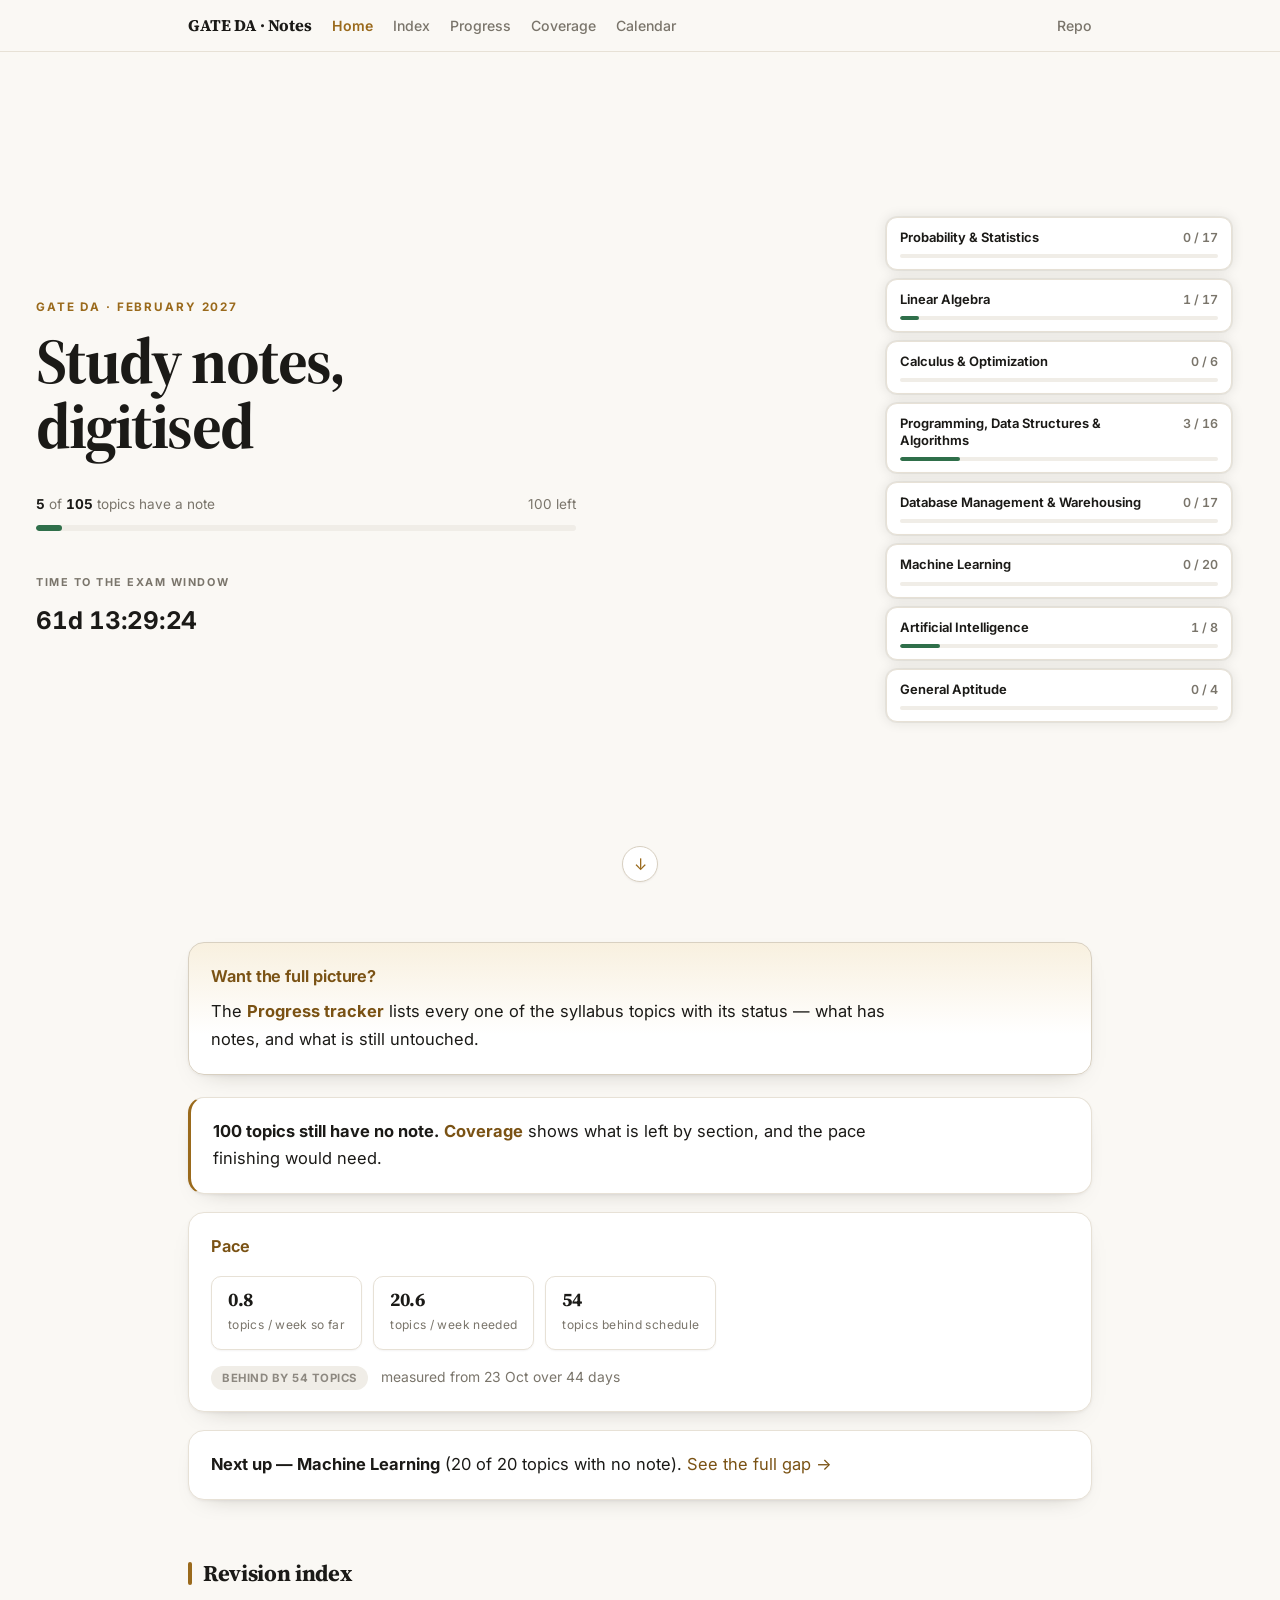
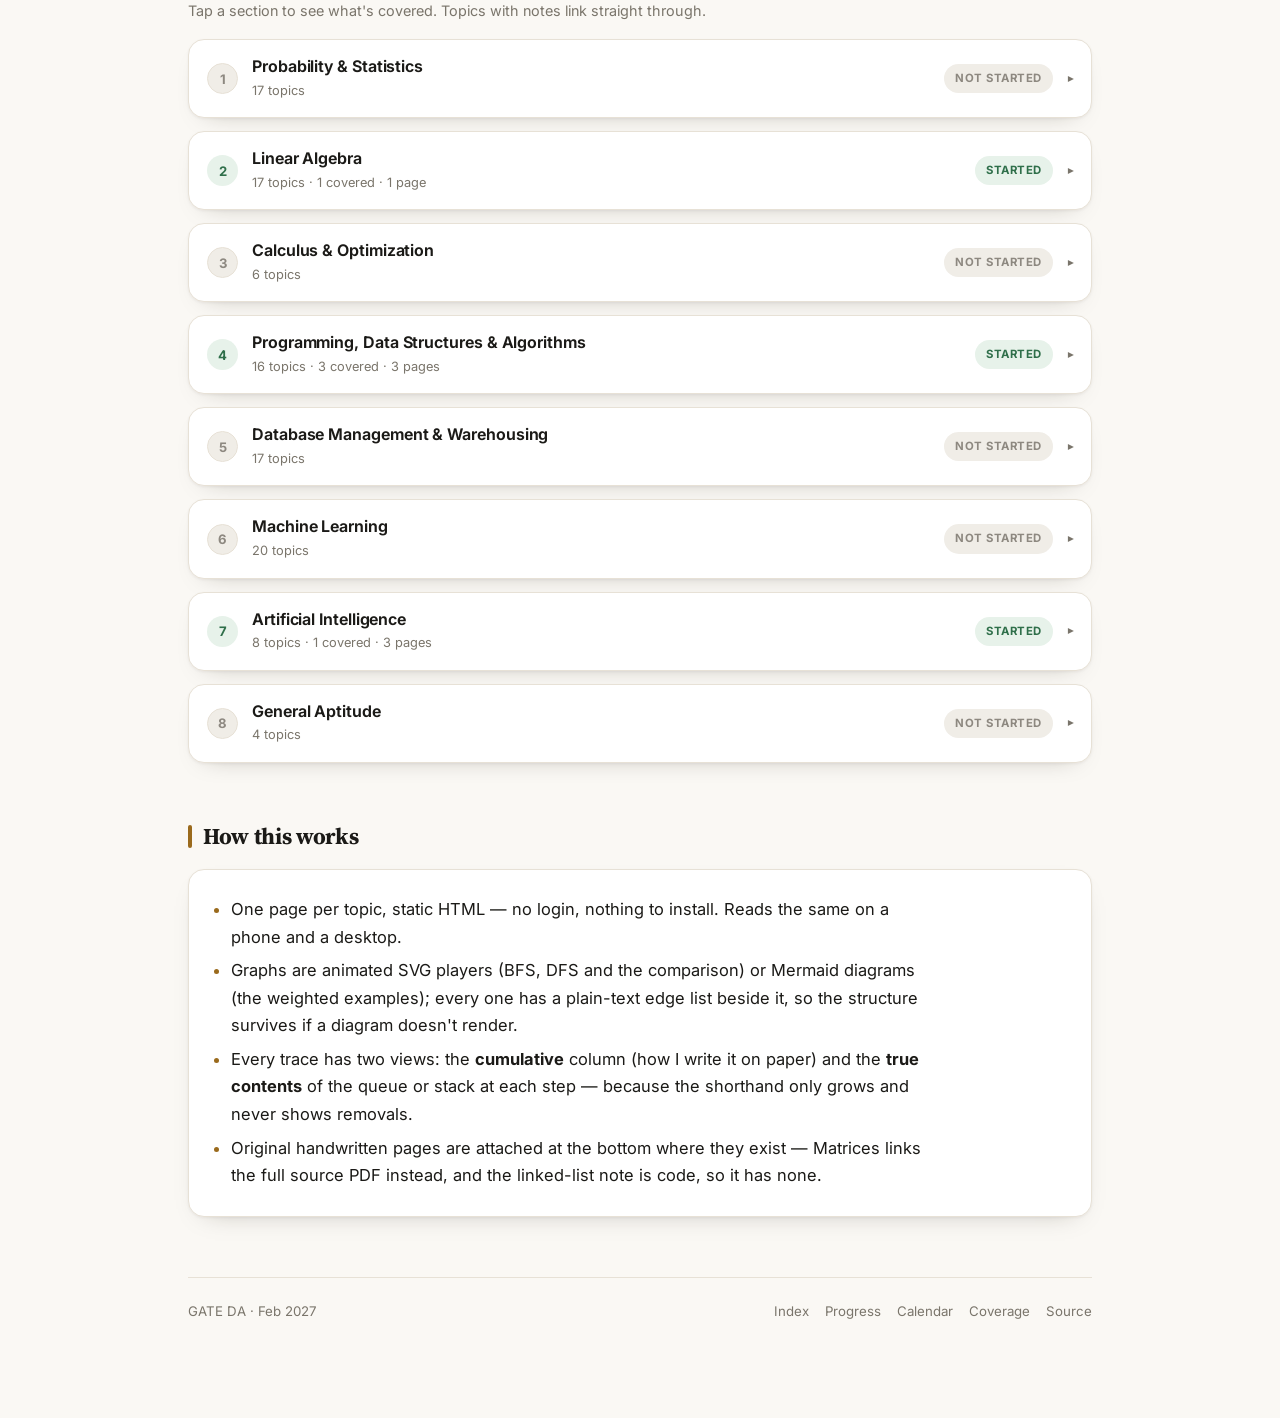
==== index.html @ 7bc97d51 "Cards grow by padding instead of transform scale so the text is never re-rasterised; drop the scroll" ====
<!doctype html><html lang="en"><head><meta charset="utf-8"><meta name="viewport" content="width=device-width,initial-scale=1"><meta name="color-scheme" content="light dark"><link rel="icon" href="assets/favicon.svg" type="image/svg+xml"><link rel="icon" href="assets/favicon-32.png" sizes="32x32" type="image/png"><link rel="apple-touch-icon" href="assets/apple-touch-icon.png"><meta name="theme-color" content="#9a6a1c"><title>GATE DA — Study Notes · GATE DA Notes</title><link rel="preconnect" href="https://fonts.googleapis.com"><link rel="preconnect" href="https://fonts.gstatic.com" crossorigin><link href="https://fonts.googleapis.com/css2?family=Inter:wght@400;500;600;700&family=Source+Serif+4:opsz,wght@8..60,600;8..60,700&display=swap" rel="stylesheet"><link rel="stylesheet" href="assets/site.css?v=20"></head><body><div class="nav"><div class="in"><a class="brand" href="index.html#top">GATE DA · Notes</a><a class="lnk on" href="index.html">Home</a><a class="lnk" href="index.html#index">Index</a><a class="lnk" href="progress.html">Progress</a><a class="lnk" href="coverage.html">Coverage</a><a class="lnk" href="calendar.html">Calendar</a><span class="sp"></span><a class="lnk" href="https://github.com/theskpaul/gate-da-notes">Repo</a></div></div><section class="landing" data-exam="2027-02-06" data-finish="2027-01-09" data-total="105" data-covered="5">
 <div class="landing-left">
  <p class="eyebrow">GATE DA · February 2027</p>
  <h1>Study notes, digitised</h1>
  <div class="lprog">
   <div class="ltxt">
    <span><b data-out="covered">5</b> of <b data-out="total">105</b> topics have a note</span>
    <span><span data-out="left">101</span> left</span>
   </div>
   <div class="lbar"><div data-out="bar" style="width:3.8%"></div></div>
  </div>
  <div class="ltime"><small>Time to the exam window</small><span data-out="clock">—</span></div>
 </div>
 <aside class="landing-right">
  <a class="lcard" href="progress.html#sec-1"><div class="lname"><span>Probability &amp; Statistics</span><span class="lnum">0 / 17</span></div><div class="lbar"><div style="width:0.0%"></div></div></a>
  <a class="lcard" href="progress.html#sec-2"><div class="lname"><span>Linear Algebra</span><span class="lnum">1 / 17</span></div><div class="lbar"><div style="width:5.9%"></div></div></a>
  <a class="lcard" href="progress.html#sec-3"><div class="lname"><span>Calculus &amp; Optimization</span><span class="lnum">0 / 6</span></div><div class="lbar"><div style="width:0.0%"></div></div></a>
  <a class="lcard" href="progress.html#sec-4"><div class="lname"><span>Programming, Data Structures &amp; Algorithms</span><span class="lnum">3 / 16</span></div><div class="lbar"><div style="width:18.8%"></div></div></a>
  <a class="lcard" href="progress.html#sec-5"><div class="lname"><span>Database Management &amp; Warehousing</span><span class="lnum">0 / 17</span></div><div class="lbar"><div style="width:0.0%"></div></div></a>
  <a class="lcard" href="progress.html#sec-6"><div class="lname"><span>Machine Learning</span><span class="lnum">0 / 20</span></div><div class="lbar"><div style="width:0.0%"></div></div></a>
  <a class="lcard" href="progress.html#sec-7"><div class="lname"><span>Artificial Intelligence</span><span class="lnum">1 / 8</span></div><div class="lbar"><div style="width:12.5%"></div></div></a>
  <a class="lcard" href="progress.html#sec-8"><div class="lname"><span>General Aptitude</span><span class="lnum">0 / 4</span></div><div class="lbar"><div style="width:0.0%"></div></div></a>
 </aside>
 <a class="scroll-hint" href="#below" aria-label="Scroll down to the notes">↓</a>
</section>

<div class="wrap" id="below">
<div class="card accent">
<h3 style="margin-top:0">Want the full picture?</h3>
<p style="margin:0">The <a href="progress.html"><b>Progress tracker</b></a> lists every one of the syllabus topics with its status — what has notes, and what is still untouched.</p>
</div>

<div class="card" style="margin-top:22px;border-left:3px solid var(--accent)">
<p style="margin:0"><b><span data-out="left">—</span> topics still have no note.</b> <a href="coverage.html"><b>Coverage</b></a> shows what is left by section, and the pace finishing would need.</p>
</div>

<div class="card" id="momentum">
<h3 style="margin-top:0">Pace</h3>
<div class="momentum">
 <div class="stat"><b data-out="actual">—</b><span>topics / week so far</span></div>
 <div class="stat"><b data-out="pace">—</b><span>topics / week needed</span></div>
 <div class="stat"><b data-out="behind">—</b><span>topics behind schedule</span></div>
</div>
<p style="margin:13px 0 0"><span id="pace-state" class="pill">—</span>
<span style="color:var(--muted);font-size:.87rem;margin-left:8px">measured from 23 Oct over
<span data-out="elapsed">—</span> days</span></p>
</div>

<div class="card" id="next-up" data-sections='[{"name":"Machine Learning","total":20,"left":20},{"name":"Probability &amp; Statistics","total":17,"left":17},{"name":"Database Management &amp; Warehousing","total":17,"left":17},{"name":"Linear Algebra","total":17,"left":16},{"name":"Programming, Data Structures &amp; Algorithms","total":16,"left":13},{"name":"Artificial Intelligence","total":8,"left":7},{"name":"Calculus &amp; Optimization","total":6,"left":6},{"name":"General Aptitude","total":4,"left":4}]'>
<p style="margin:0"><b>Next up — <span data-out="nu-name">Machine Learning</span></b>
(<span data-out="nu-count">20 of 20</span> topics with no note).
<a href="coverage.html">See the full gap →</a></p>
</div>

<h2 id="index"><span class="bar"></span>Revision index</h2>
<p class="sub">Tap a section to see what's covered. Topics with notes link straight through.</p>
<details class="sec"><summary><span class="num">1</span><span class="t"><b>Probability &amp; Statistics</b><small>17 topics</small></span><span class="pill">Not started</span></summary><div class="body"><ul><li><span class="dot"></span><span class="none">No notes yet — 17 topics in this section</span></li></ul></div></details><details class="sec"><summary><span class="num done">2</span><span class="t"><b>Linear Algebra</b><small>17 topics · 1 covered · 1 page</small></span><span class="pill ok">Started</span></summary><div class="body"><ul><li class="has"><span class="dot"></span><span><a href="matrices.html">Matrices &amp; Determinants</a></span></li></ul></div></details><details class="sec"><summary><span class="num">3</span><span class="t"><b>Calculus &amp; Optimization</b><small>6 topics</small></span><span class="pill">Not started</span></summary><div class="body"><ul><li><span class="dot"></span><span class="none">No notes yet — 6 topics in this section</span></li></ul></div></details><details class="sec"><summary><span class="num done">4</span><span class="t"><b>Programming, Data Structures &amp; Algorithms</b><small>16 topics · 3 covered · 3 pages</small></span><span class="pill ok">Started</span></summary><div class="body"><ul><li class="has"><span class="dot"></span><span><a href="linked-list.html">Linked List — implementation</a></span></li><li class="has"><span class="dot"></span><span><a href="stack.html">Stack — implementation</a></span></li><li class="has"><span class="dot"></span><span><a href="queue.html">Queue — implementation</a></span></li></ul></div></details><details class="sec"><summary><span class="num">5</span><span class="t"><b>Database Management &amp; Warehousing</b><small>17 topics</small></span><span class="pill">Not started</span></summary><div class="body"><ul><li><span class="dot"></span><span class="none">No notes yet — 17 topics in this section</span></li></ul></div></details><details class="sec"><summary><span class="num">6</span><span class="t"><b>Machine Learning</b><small>20 topics</small></span><span class="pill">Not started</span></summary><div class="body"><ul><li><span class="dot"></span><span class="none">No notes yet — 20 topics in this section</span></li></ul></div></details><details class="sec"><summary><span class="num done">7</span><span class="t"><b>Artificial Intelligence</b><small>8 topics · 1 covered · 3 pages</small></span><span class="pill ok">Started</span></summary><div class="body"><ul><li class="has"><span class="dot"></span><span><a href="bfs.html">Uninformed Search — BFS</a></span></li><li class="has"><span class="dot"></span><span><a href="dfs.html">Depth First Search — DFS</a></span></li><li class="has"><span class="dot"></span><span><a href="comparison.html">BFS vs DFS — comparison</a></span></li></ul></div></details><details class="sec"><summary><span class="num">8</span><span class="t"><b>General Aptitude</b><small>4 topics</small></span><span class="pill">Not started</span></summary><div class="body"><ul><li><span class="dot"></span><span class="none">No notes yet — 4 topics in this section</span></li></ul></div></details>

<h2><span class="bar"></span>How this works</h2>
<div class="card">
<ul style="margin:0">
<li>One page per topic, static HTML — no login, nothing to install. Reads the same on a phone and a desktop.</li>
<li>Graphs are animated SVG players (BFS, DFS and the comparison) or Mermaid diagrams (the weighted examples); every one has a plain-text edge list beside it, so the structure survives if a diagram doesn't render.</li>
<li>Every trace has two views: the <b>cumulative</b> column (how I write it on paper) and the
<b>true contents</b> of the queue or stack at each step — because the shorthand only grows and never
shows removals.</li>
<li>Original handwritten pages are attached at the bottom where they exist — Matrices links the full source PDF instead, and the linked-list note is code, so it has none.</li>
</ul>
</div>
<footer><span>GATE DA · Feb 2027</span><span class="sp"></span><a href="index.html">Index</a><a href="progress.html">Progress</a><a href="calendar.html">Calendar</a><a href="coverage.html">Coverage</a><a href="https://github.com/theskpaul/gate-da-notes">Source</a></footer></div><script src="assets/player.js?v=4" defer></script><script src="assets/urgency.js?v=9" defer></script><script src="assets/flip.js?v=2" defer></script><script src="assets/calendar.js?v=3" defer></script>
</body></html>
---- assets/site.css ----
:root{
  --font-sans:'Inter',-apple-system,BlinkMacSystemFont,'Segoe UI',Roboto,'Helvetica Neue',Arial,sans-serif;
  --font-serif:'Source Serif 4',Georgia,'Times New Roman',serif;
  --bg:#faf8f4; --bg-soft:#f2eee6; --surface:#ffffff;
  --fg:#1b1a17; --fg-soft:#4a4740; --muted:#7a756b;
  --line:#e7e1d6; --line-strong:#d8d0c1;
  --accent:#9a6a1c; --accent-ink:#7a5214; --accent-soft:#f8f0df;
  --ok:#2f6f4a; --ok-soft:#e7f2ea;
  --idle:#8d8880; --idle-soft:#f0ede7;
  --radius:16px; --radius-sm:10px;
  --shadow-sm:0 1px 2px rgba(30,25,15,.05);
  --shadow:0 1px 3px rgba(30,25,15,.05),0 10px 26px -18px rgba(30,25,15,.35);
  --max:940px;
}
@media (prefers-color-scheme:dark){
  :root{
    --bg:#131519; --bg-soft:#191c21; --surface:#1a1e24;
    --fg:#ece9e3; --fg-soft:#c3bfb6; --muted:#8f97a0;
    --line:#282d35; --line-strong:#39404a;
    --accent:#e0ad4a; --accent-ink:#f0c979; --accent-soft:#241f16;
    --ok:#84d6a8; --ok-soft:#15271d;
    --idle:#8a929b; --idle-soft:#20242b;
    --shadow-sm:none; --shadow:none;
  }
}
*,*::before,*::after{box-sizing:border-box}
html{-webkit-text-size-adjust:100%;scroll-behavior:smooth}
body{
  margin:0;background:var(--bg);color:var(--fg);
  font-family:var(--font-sans);font-size:16.5px;line-height:1.68;
  -webkit-font-smoothing:antialiased;-moz-osx-font-smoothing:grayscale;
  font-feature-settings:'kern' 1,'liga' 1;
}
a{color:var(--accent-ink);text-decoration:none;transition:color .15s ease}
a:hover{color:var(--accent);text-decoration:underline;text-underline-offset:2px}
img{max-width:100%}

/* ---------- top bar ---------- */
.topline{height:3px;background:linear-gradient(90deg,var(--accent) 0%,var(--accent-soft) 55%,transparent 100%)}
.nav{position:sticky;top:0;z-index:30;background:color-mix(in srgb,var(--bg) 90%,transparent);
  backdrop-filter:saturate(160%) blur(14px);border-bottom:1px solid var(--line)}
.nav .in{max-width:var(--max);margin:0 auto;padding:12px 18px;display:flex;align-items:center;gap:20px}
.brand{font-family:var(--font-serif);font-size:1.02rem;font-weight:700;letter-spacing:-.01em;color:var(--fg)}
.brand:hover{text-decoration:none;color:var(--accent)}
.nav .lnk{font-size:.88rem;font-weight:500;color:var(--muted)}
.nav .lnk:hover{color:var(--accent);text-decoration:none}
.nav .lnk.on{color:var(--accent);font-weight:600}
.nav .sp{flex:1}

/* ---------- layout ---------- */
.wrap{max-width:var(--max);margin:0 auto;padding:30px 18px 96px}

/* ---------- hero ---------- */
.hero{margin:8px 0 34px}
.eyebrow{font-size:.73rem;letter-spacing:.16em;text-transform:uppercase;font-weight:700;
  color:var(--accent);margin:0 0 10px}
h1{font-family:var(--font-serif);font-size:2.5rem;line-height:1.12;letter-spacing:-.022em;
  margin:0 0 12px;font-weight:700}
.lede{color:var(--fg-soft);font-size:1.06rem;margin:0;max-width:60ch;line-height:1.62}
.stats{display:flex;gap:11px;flex-wrap:wrap;margin:24px 0 0}
.stat{background:var(--surface);border:1px solid var(--line);border-radius:var(--radius-sm);
  padding:11px 16px;box-shadow:var(--shadow-sm)}
.stat b{display:block;font-family:var(--font-serif);font-size:1.34rem;line-height:1.15;
  letter-spacing:-.02em;font-weight:700}
.stat span{font-size:.75rem;color:var(--muted);letter-spacing:.03em}

/* ---------- headings ---------- */
h2{font-family:var(--font-serif);font-size:1.42rem;line-height:1.3;letter-spacing:-.015em;
  margin:2.6em 0 .7em;font-weight:700;display:flex;align-items:center;gap:11px}
h2 .bar{width:4px;height:1.02em;border-radius:3px;background:var(--accent);flex:none}
h3{font-size:1.02rem;font-weight:650;margin:1.7em 0 .45em;color:var(--accent-ink);letter-spacing:-.005em}
p,li{max-width:70ch}
p{margin:0 0 1em}
ul,ol{padding-left:1.2em;margin:0 0 1em}
li{margin:.34em 0}
li::marker{color:var(--accent)}
.sub{color:var(--muted);font-size:.9rem;margin:-.35em 0 1.1em}

/* ---------- section cards ---------- */
.sec{background:var(--surface);border:1px solid var(--line);border-radius:var(--radius);
  box-shadow:var(--shadow);margin:13px 0;overflow:hidden;transition:border-color .18s ease}
.sec[open]{border-color:var(--line-strong)}
.sec>summary{cursor:pointer;list-style:none;padding:16px 18px;display:flex;align-items:center;gap:14px}
.sec>summary::-webkit-details-marker{display:none}
.sec>summary:hover{background:color-mix(in srgb,var(--accent-soft) 50%,transparent)}
.num{flex:none;width:31px;height:31px;border-radius:50%;display:grid;place-items:center;
  font-size:.82rem;font-weight:700;background:var(--idle-soft);color:var(--idle);
  border:1px solid var(--line);transition:all .18s ease}
.num.done{background:var(--ok-soft);color:var(--ok);border-color:transparent}
.sec>summary::after{content:"\25BE";font-size:.75rem;color:var(--muted);flex:none;
  transition:transform .18s ease;line-height:1}
.sec:not([open])>summary::after{transform:rotate(-90deg)}
.sec .t{flex:1;min-width:0}
.sec .t b{display:block;font-size:1rem;font-weight:650;line-height:1.35;letter-spacing:-.005em}
.sec .t small{color:var(--muted);font-size:.8rem;display:block;margin-top:2px}
.pill{flex:none;font-size:.71rem;font-weight:700;letter-spacing:.045em;padding:5px 11px;border-radius:99px;
  background:var(--idle-soft);color:var(--idle);white-space:nowrap;text-transform:uppercase}
.pill.ok{background:var(--ok-soft);color:var(--ok)}
.body{padding:4px 18px 18px;border-top:1px solid var(--line);background:color-mix(in srgb,var(--bg-soft) 40%,transparent)}
.body ul{list-style:none;padding:0;margin:14px 0 0}
.body li{display:flex;gap:10px;align-items:baseline;padding:6px 0;font-size:.93rem;max-width:none;
  border-bottom:1px dashed color-mix(in srgb,var(--line) 70%,transparent)}
.body li:last-child{border-bottom:0}
.body li .dot{flex:none;width:6px;height:6px;border-radius:50%;background:var(--idle);margin-top:.6em}
.body li.has .dot{background:var(--ok);box-shadow:0 0 0 3px var(--ok-soft)}
.body li a{font-weight:600}
.body li .none{color:var(--muted);font-style:italic}

/* ---------- cards ---------- */
.card{background:var(--surface);border:1px solid var(--line);border-radius:var(--radius);
  padding:20px 22px;margin:18px 0;box-shadow:var(--shadow)}
.card p:first-child,.card h3:first-child{margin-top:0}
.card p:last-child,.card ul:last-child{margin-bottom:0}
.card.accent{background:linear-gradient(180deg,var(--accent-soft),var(--surface) 70%);
  border-color:var(--line-strong)}

/* ---------- tables ---------- */
.tw{overflow-x:auto;-webkit-overflow-scrolling:touch;margin:16px 0;
  border:1px solid var(--line);border-radius:var(--radius-sm);background:var(--surface);box-shadow:var(--shadow-sm)}
table{border-collapse:collapse;width:100%;font-size:.9rem;min-width:430px}
th,td{border-bottom:1px solid var(--line);padding:9px 13px;text-align:left;vertical-align:top}
th{background:var(--accent-soft);font-weight:650;font-size:.79rem;letter-spacing:.05em;
  text-transform:uppercase;color:var(--accent-ink);white-space:nowrap}
tbody tr:last-child td{border-bottom:0}
tbody tr:hover{background:color-mix(in srgb,var(--accent-soft) 40%,transparent)}
td:first-child{font-variant-numeric:tabular-nums}

/* ---------- code ---------- */
code{background:var(--accent-soft);border:1px solid var(--line);border-radius:5px;
  padding:.08em .4em;font-size:.88em;color:var(--accent-ink);
  font-family:ui-monospace,SFMono-Regular,Menlo,Consolas,monospace}
pre{background:var(--surface);border:1px solid var(--line);border-radius:var(--radius-sm);
  padding:14px 16px;overflow-x:auto;font-size:.85rem;line-height:1.6;box-shadow:var(--shadow-sm);
  font-family:ui-monospace,SFMono-Regular,Menlo,Consolas,monospace}
pre code{background:none;border:0;padding:0;color:inherit;font-size:1em}
.mermaid{background:var(--surface);border:1px solid var(--line);border-radius:var(--radius-sm);
  padding:14px;text-align:center;margin:16px 0;box-shadow:var(--shadow-sm)}

/* ---------- callouts ---------- */
.trap{border-left:3px solid var(--accent);padding-left:15px;color:var(--fg-soft);margin-left:0}
.badge{display:inline-block;font-size:.71rem;font-weight:700;letter-spacing:.08em;text-transform:uppercase;
  padding:5px 12px;border-radius:99px;background:var(--accent-soft);color:var(--accent-ink);
  margin-bottom:14px;border:1px solid var(--line-strong)}

/* ---------- gallery ---------- */
.gal{display:grid;grid-template-columns:repeat(auto-fill,minmax(152px,1fr));gap:14px;margin:18px 0}
.gal a{display:block;border:1px solid var(--line);border-radius:var(--radius-sm);overflow:hidden;
  background:var(--surface);box-shadow:var(--shadow-sm);transition:transform .18s ease,box-shadow .18s ease}
.gal a:hover{transform:translateY(-3px);box-shadow:var(--shadow);text-decoration:none}
.gal img{width:100%;height:auto;display:block}
.gal span{display:block;font-size:.76rem;color:var(--muted);padding:8px 10px;border-top:1px solid var(--line)}

/* ---------- misc ---------- */
.crumb{font-size:.82rem;color:var(--muted);margin:0 0 16px}
.crumb a{color:var(--muted)}
.crumb a:hover{color:var(--accent)}
footer{margin-top:60px;padding-top:22px;border-top:1px solid var(--line);
  color:var(--muted);font-size:.83rem;display:flex;gap:16px;flex-wrap:wrap;align-items:center}
footer .sp{flex:1}
footer a{color:var(--muted)}
footer a:hover{color:var(--accent)}

@media(max-width:620px){
  body{font-size:16px}
  h1{font-size:1.85rem}
  h2{font-size:1.2rem}
  .wrap{padding:22px 14px 76px}
  .sec>summary{padding:14px 14px;gap:11px}
  .body{padding:2px 14px 15px}
  .stat{padding:9px 13px}
  .stat b{font-size:1.18rem}
  table{font-size:.82rem;min-width:360px}
  .gal{grid-template-columns:repeat(auto-fill,minmax(132px,1fr));gap:11px}
}
@media(prefers-reduced-motion:reduce){*{transition:none!important;animation:none!important}}

/* ---------- animated graph player ---------- */
.gp{border:1px solid var(--line);border-radius:var(--radius-sm);background:var(--surface);
  padding:14px;margin:16px 0;box-shadow:var(--shadow-sm)}
.gp-stage{overflow:hidden}
.gp-svg{display:block;width:100%;height:auto}
.gp-edge{stroke:var(--line-strong);stroke-width:1.6;transition:stroke .25s ease,stroke-width .25s ease}
.gp-edge.done{stroke:var(--accent);stroke-width:2.4}
.gp-circle{fill:var(--surface);stroke:var(--line-strong);stroke-width:1.6;
  transition:fill .25s ease,stroke .25s ease,stroke-width .25s ease}
.gp-label{font-family:var(--font-sans);font-size:13px;font-weight:650;fill:var(--fg);
  pointer-events:none;user-select:none}
.gp-node.visited .gp-circle{fill:var(--ok-soft);stroke:var(--ok)}
.gp-node.current .gp-circle{fill:var(--accent);stroke:var(--accent-ink);stroke-width:3}
.gp-node.current .gp-label{fill:var(--gp-on-accent)}
.gp-bar{display:flex;gap:9px;align-items:center;flex-wrap:wrap;margin-top:13px}
.gp-bar button{font:inherit;font-size:.82rem;font-weight:650;padding:7px 15px;border-radius:99px;
  border:1px solid var(--line-strong);background:var(--surface);color:var(--fg);cursor:pointer;
  transition:background .15s ease,border-color .15s ease}
.gp-bar button:hover{background:var(--accent-soft);border-color:var(--accent)}
.gp-caption{margin:0;font-size:.85rem;color:var(--muted);flex:1;min-width:170px}

/* ---------- calendar ---------- */
.cal-count{display:inline-flex;align-items:baseline;gap:10px;background:var(--surface);
  border:1px solid var(--line);border-radius:var(--radius-sm);padding:12px 18px;
  box-shadow:var(--shadow-sm);margin:18px 0 0}
.cal-count b{font-family:var(--font-serif);font-size:1.7rem;line-height:1;letter-spacing:-.02em}
.cal-count span{font-size:.82rem;color:var(--muted)}
.cal-months{display:grid;grid-template-columns:repeat(auto-fill,minmax(232px,1fr));gap:16px;margin:20px 0 0}
.cal-month{background:var(--surface);border:1px solid var(--line);border-radius:var(--radius-sm);
  padding:14px 15px;box-shadow:var(--shadow-sm)}
.cal-month h4{margin:0 0 10px;font-size:.9rem;font-weight:650;letter-spacing:.01em}
.cal-grid{display:grid;grid-template-columns:repeat(7,1fr);gap:3px}
.cal-wd{font-size:.66rem;color:var(--muted);text-align:center;font-weight:700;letter-spacing:.04em;
  padding-bottom:3px;text-transform:uppercase}
.cal-pad{height:26px}
.cal-day{position:relative;height:26px;display:grid;place-items:center;font-size:.78rem;
  border-radius:6px;color:var(--fg-soft);font-variant-numeric:tabular-nums}
.cal-day.today{background:var(--accent-soft);color:var(--accent-ink);font-weight:700}
.cal-day.exam{background:var(--accent);color:var(--gp-on-accent);font-weight:700}
.cal-dot{position:absolute;bottom:3px;width:4px;height:4px;border-radius:50%;background:var(--ok)}
.cal-day.exam .cal-dot{background:var(--gp-on-accent)}
.cal-legend{display:flex;gap:16px;flex-wrap:wrap;font-size:.8rem;color:var(--muted);margin:14px 0 0}
.cal-legend i{display:inline-block;width:10px;height:10px;border-radius:3px;margin-right:6px;
  vertical-align:-1px}
.cal-log{list-style:none;padding:0;margin:14px 0 0}
.cal-log li{display:flex;gap:14px;align-items:baseline;padding:9px 0;border-bottom:1px solid var(--line);
  font-size:.9rem;max-width:none}
.cal-log li:last-child{border-bottom:0}
.cal-log time{flex:none;width:104px;color:var(--muted);font-size:.79rem;
  font-variant-numeric:tabular-nums;letter-spacing:.02em}

:root{--gp-on-accent:#ffffff}
@media (prefers-color-scheme:dark){:root{--gp-on-accent:#14161a}}

/* ---------- urgency banner ---------- */
.ubar{display:flex;gap:12px;align-items:center;justify-content:center;flex-wrap:wrap;
  padding:8px 14px;font-size:.8rem;font-weight:600;letter-spacing:.015em;
  background:var(--accent-soft);color:var(--accent-ink);border-bottom:1px solid var(--line)}
.ubar b{font-variant-numeric:tabular-nums;font-weight:700}
.ubar .u{opacity:.5;font-weight:400}
html[data-tier="60"] .ubar{background:#f6e8cf;color:#8a5a12}
html[data-tier="30"] .ubar{background:#f8dcc0;color:#95470a}
html[data-tier="14"] .ubar{background:#f7cfc3;color:#9e2a12}
html[data-tier="7"]  .ubar{background:#f2bbaf;color:#8d1a0a}
@media (prefers-color-scheme:dark){
  html[data-tier="60"] .ubar{background:#2a2115;color:#f0b860}
  html[data-tier="30"] .ubar{background:#2f2113;color:#ffa04d}
  html[data-tier="14"] .ubar{background:#341a16;color:#ff8a6b}
  html[data-tier="7"]  .ubar{background:#3b1512;color:#ff6f5e}
}
.momentum{display:flex;gap:11px;flex-wrap:wrap;margin:16px 0 0}
.momentum .stat b{font-size:1.2rem}
@media(max-width:560px){ .ubar{font-size:.74rem;gap:9px;padding:7px 10px} }

/* ---------- nav: fit six links on a phone ---------- */
@media(max-width:600px){
  .nav .in{gap:11px;padding:10px 13px;flex-wrap:wrap}
  .nav .lnk{font-size:.8rem}
  .brand{font-size:.93rem}
  .nav .sp{display:none}
}
@media(max-width:400px){
  .nav .in{gap:9px}
  .nav .lnk{font-size:.76rem}
}
@media(max-width:600px){ .nav a[href*="github.com"]{display:none} }

/* ---------- linked-list animation ---------- */
.lp{border:1px solid var(--line);border-radius:var(--radius-sm);background:var(--surface);
  padding:16px;margin:16px 0;box-shadow:var(--shadow-sm)}
.lp-stage{display:flex;align-items:center;gap:8px;flex-wrap:wrap;min-height:52px;padding:4px 0}
.lp-head{font-size:.66rem;font-weight:700;letter-spacing:.08em;text-transform:uppercase;
  color:var(--accent);margin-right:-4px}
.lp-node{display:inline-grid;place-items:center;min-width:44px;height:44px;padding:0 10px;
  border:2px solid var(--line-strong);border-radius:9px;background:var(--bg-soft);
  font-weight:700;font-variant-numeric:tabular-nums;
  transition:background .25s ease,border-color .25s ease,transform .25s ease}
.lp-node.lp-hi{background:var(--accent);border-color:var(--accent-ink);color:var(--gp-on-accent);
  transform:scale(1.06)}
.lp-arrow{color:var(--muted);font-size:1rem}
.lp-none{font-family:ui-monospace,SFMono-Regular,Menlo,Consolas,monospace;font-size:.85rem;
  color:var(--muted);padding:0 6px}
.lp-bar{display:flex;gap:9px;align-items:center;flex-wrap:wrap;margin-top:13px}
.lp-bar button{font:inherit;font-size:.82rem;font-weight:650;padding:7px 15px;border-radius:99px;
  border:1px solid var(--line-strong);background:var(--surface);color:var(--fg);cursor:pointer}
.lp-bar button:hover{background:var(--accent-soft);border-color:var(--accent)}
.lp-caption{margin:0;font-size:.85rem;color:var(--muted);flex:1;min-width:200px}

/* ---------- stack animation ---------- */
.stk{border:1px solid var(--line);border-radius:var(--radius-sm);background:var(--surface);
  padding:16px;margin:16px 0;box-shadow:var(--shadow-sm)}
.stk-stage{display:flex;flex-direction:column-reverse;gap:6px;min-height:64px;padding:4px 0}
.stk-box{display:flex;align-items:center;gap:10px}
.stk-top{font-size:.64rem;font-weight:700;letter-spacing:.08em;text-transform:uppercase;
  color:var(--accent);width:30px;opacity:0;transition:opacity .25s ease}
.stk-box.top .stk-top{opacity:1}
.stk-val{display:grid;place-items:center;min-width:70px;height:38px;padding:0 12px;
  border:2px solid var(--line-strong);border-radius:8px;background:var(--bg-soft);
  font-weight:700;font-variant-numeric:tabular-nums;
  transition:background .25s ease,border-color .25s ease,transform .25s ease}
.stk-val.hi{background:var(--accent);border-color:var(--accent-ink);color:var(--gp-on-accent);transform:scale(1.04)}
.stk-empty{font-size:.85rem;color:var(--muted);font-style:italic;padding:10px 0}
.stk-bar{display:flex;gap:9px;align-items:center;flex-wrap:wrap;margin-top:13px}
.stk-bar button{font:inherit;font-size:.82rem;font-weight:650;padding:7px 15px;border-radius:99px;
  border:1px solid var(--line-strong);background:var(--surface);color:var(--fg);cursor:pointer}
.stk-bar button:hover{background:var(--accent-soft);border-color:var(--accent)}
.stk-caption{margin:0;font-size:.85rem;color:var(--muted);flex:1;min-width:200px}

/* ---------- landing screen ---------- */
.landing{display:grid;grid-template-columns:1fr minmax(290px,370px);gap:56px;
  max-width:1500px;margin:0 auto;padding:26px 36px 34px;position:relative;align-items:center;
  min-height:calc(100vh - 100px)}
@supports (min-height:100dvh){.landing{min-height:calc(100dvh - 100px)}}
.landing-left{display:flex;flex-direction:column;justify-content:center}
.landing h1{font-family:var(--font-serif);font-size:clamp(2.3rem,5vw,4.6rem);line-height:1.02;
  letter-spacing:-.03em;margin:0 0 34px;font-weight:700;max-width:15ch}
.lprog{max-width:540px;width:100%}
.lprog .ltxt{display:flex;justify-content:space-between;gap:14px;font-size:.85rem;
  color:var(--muted);margin-bottom:10px}
.lprog .ltxt b{color:var(--fg);font-variant-numeric:tabular-nums}
.lbar{height:6px;border-radius:4px;background:var(--idle-soft);overflow:hidden}
.lbar>div{height:100%;background:var(--ok);border-radius:4px;transition:width .45s ease}
.ltime{margin-top:42px;font-variant-numeric:tabular-nums;font-size:clamp(1.15rem,1.9vw,1.7rem);
  font-weight:700;letter-spacing:-.01em}
.ltime small{display:block;font-size:.68rem;font-weight:700;letter-spacing:.14em;
  text-transform:uppercase;color:var(--muted);margin-bottom:8px}
.landing-right{display:flex;flex-direction:column;gap:9px;max-height:calc(100vh - 190px);
  overflow-y:auto;padding-right:5px}
@supports (max-height:100dvh){.landing-right{max-height:calc(100dvh - 190px)}}
.lcard{border:1px solid var(--line);border-radius:11px;background:var(--surface);
  padding:11px 13px;box-shadow:var(--shadow-sm)}
.lcard .lname{display:flex;justify-content:space-between;align-items:baseline;gap:12px;
  font-size:.81rem;font-weight:650;margin-bottom:8px;line-height:1.3}
.lcard .lnum{color:var(--muted);font-variant-numeric:tabular-nums;font-weight:600;
  white-space:nowrap;font-size:.78rem}
.lcard .lbar{height:4px}
.lcard.done{border-color:var(--ok)}
.scroll-hint{position:absolute;left:50%;bottom:12px;transform:translateX(-50%);
  width:36px;height:36px;border-radius:50%;border:1px solid var(--line-strong);
  display:grid;place-items:center;background:var(--surface);color:var(--accent);
  box-shadow:var(--shadow-sm);font-size:1rem;text-decoration:none;
  animation:bob 2.4s ease-in-out infinite}
.scroll-hint:hover{background:var(--accent-soft);text-decoration:none}
@keyframes bob{0%,100%{transform:translate(-50%,0)}50%{transform:translate(-50%,5px)}}
@media(prefers-reduced-motion:reduce){.scroll-hint{animation:none}}
@media(max-width:900px){
  .landing{grid-template-columns:1fr;gap:28px;min-height:0;padding:20px 16px 26px}
  .landing h1{font-size:clamp(1.9rem,8vw,2.8rem);margin-bottom:26px;max-width:none}
  .landing-right{max-height:none;overflow:visible;padding-right:0}
  .scroll-hint{position:static;transform:none;margin:20px auto 0;animation:none}
  @keyframes bob{0%,100%{transform:none}}
}

/* ---------- full-screen page flip between the landing and the notes ---------- */
html.snap{scroll-snap-type:y proximity;scroll-behavior:smooth}
html.snap .landing{scroll-snap-align:start;scroll-snap-stop:always}
html.snap #below{scroll-snap-align:start}
@media(prefers-reduced-motion:reduce){
  html.snap{scroll-snap-type:none;scroll-behavior:auto}
}
@media(max-width:480px){
  .nav .in{gap:7px;padding:9px 10px}
  .nav .lnk{font-size:.71rem}
  .brand{font-size:.82rem}
}

/* ---------- banner belongs to the index view, not the landing ---------- */
.ubar.ubar-hidden{display:none}
.landing{min-height:calc(100vh - 58px)}
@supports (min-height:100dvh){.landing{min-height:calc(100dvh - 58px)}}

/* ---------- player captions + arrows: readable ---------- */
.lp-caption,.stk-caption{margin:0 0 14px;padding-left:12px;border-left:3px solid var(--accent);
  font-size:.93rem;font-weight:600;line-height:1.5;color:var(--fg);
  min-height:1.5em;min-width:0;flex:none}
.lp-arrow{color:var(--fg-soft);font-size:1.05rem;font-weight:700;line-height:1}
.lp-none{color:var(--fg-soft);font-weight:600}
.stk-top{color:var(--accent-ink);font-weight:800}

/* ---------- mobile nav: two rows, room to breathe ---------- */
@media(max-width:640px){
  .nav .in{flex-wrap:wrap;column-gap:19px;row-gap:3px;padding:11px 16px}
  .brand{flex:1 0 100%;font-size:.98rem;letter-spacing:-.01em}
  .nav .lnk{font-size:.85rem;font-weight:500;padding:3px 0;letter-spacing:.005em}
  .nav .sp{display:none}
  .nav a[href*="github.com"]{display:none}
}
@media(max-width:380px){
  .nav .in{column-gap:15px;padding:10px 14px}
  .nav .lnk{font-size:.8rem}
}

/* ---------- queue animation ---------- */
.qp{border:1px solid var(--line);border-radius:var(--radius-sm);background:var(--surface);
  padding:16px;margin:16px 0;box-shadow:var(--shadow-sm)}
.qp-caption{margin:0 0 14px;padding-left:12px;border-left:3px solid var(--accent);
  font-size:.93rem;font-weight:600;line-height:1.5;color:var(--fg);min-height:1.5em}
.qp-stage{display:flex;align-items:flex-start;gap:8px;flex-wrap:wrap;min-height:64px;padding:4px 0}
.qp-item{display:flex;flex-direction:column;align-items:center;gap:5px}
.qp-box{display:grid;place-items:center;min-width:52px;height:38px;padding:0 12px;
  border:2px solid var(--line-strong);border-radius:8px;background:var(--bg-soft);
  font-weight:700;font-variant-numeric:tabular-nums;
  transition:background .25s ease,border-color .25s ease,transform .25s ease}
.qp-box.hi{background:var(--accent);border-color:var(--accent-ink);color:var(--gp-on-accent);transform:scale(1.04)}
.qp-tag{font-size:.62rem;font-weight:800;letter-spacing:.08em;text-transform:uppercase;
  color:var(--accent-ink);min-height:1em}
.qp-arrow{color:var(--fg-soft);font-size:1.05rem;font-weight:700;padding-top:10px}
.qp-empty{font-size:.85rem;color:var(--muted);font-style:italic;padding:10px 0}
.qp-bar{display:flex;gap:9px;align-items:center;flex-wrap:wrap;margin-top:13px}
.qp-bar button{font:inherit;font-size:.82rem;font-weight:650;padding:7px 15px;border-radius:99px;
  border:1px solid var(--line-strong);background:var(--surface);color:var(--fg);cursor:pointer}
.qp-bar button:hover{background:var(--accent-soft);border-color:var(--accent)}

/* ---------- banner rides with the nav, and anchors clear the sticky header ---------- */
.ubar{position:sticky;top:0;z-index:41}
.nav{z-index:40}

/* ---------- one sticky header: banner + nav move as a unit ---------- */
.stickyhead{position:sticky;top:0;z-index:40}
.stickyhead .nav{position:static;top:auto;z-index:auto}
.stickyhead .ubar{position:static;top:auto;z-index:auto}
#below,#index{scroll-margin-top:calc(var(--headh, 90px) + 12px)}

/* ---------- home cards: hover lift + they link to their topics ---------- */
a.lcard{display:block;text-decoration:none;color:inherit;box-shadow:var(--shadow-sm);
  transition:box-shadow .18s ease,transform .18s ease,border-color .18s ease}
a.lcard:hover,a.lcard:focus-visible{
  box-shadow:0 4px 10px rgba(30,25,15,.10),0 16px 32px -16px rgba(30,25,15,.55);
  transform:translateY(-2px);border-color:var(--line-strong);text-decoration:none;outline:none}
@media(prefers-color-scheme:dark){
  a.lcard:hover,a.lcard:focus-visible{box-shadow:0 4px 10px rgba(0,0,0,.35),0 16px 32px -16px rgba(0,0,0,.85)}
}
@media(prefers-reduced-motion:reduce){a.lcard{transition:none}a.lcard:hover{transform:none}}

/* section anchors must clear the sticky header too */
[id^="sec-"]{scroll-margin-top:calc(var(--headh, 90px) + 12px)}

/* the scroll arrow disappears once you have left the landing */
.scroll-hint.is-hidden{opacity:0;pointer-events:none;animation:none;transition:opacity .25s ease}

/* ---------- home cards: room for the shadow, scale on hover, neighbours part ---------- */
/* overflow-y:auto clips children at the padding edge — the padding is what lets
   the shadow breathe on all four sides instead of only escaping at the bottom */
.landing-right{padding:18px 20px;scrollbar-gutter:stable}

a.lcard{transform-origin:center;will-change:transform;
  transition:box-shadow .2s ease,transform .2s ease,border-color .2s ease,margin .2s ease}
a.lcard:hover,a.lcard:focus-visible{
  transform:scale(1.035);
  margin-block:5px;                 /* pushes the cards above and below away */
  position:relative;z-index:3;
  border-color:var(--line-strong);
  box-shadow:0 3px 8px rgba(30,25,15,.09),0 18px 34px -14px rgba(30,25,15,.5);
  outline:none}
@media(prefers-color-scheme:dark){
  a.lcard:hover,a.lcard:focus-visible{
    box-shadow:0 3px 8px rgba(0,0,0,.3),0 18px 34px -14px rgba(0,0,0,.85)}
}
@media(prefers-reduced-motion:reduce){
  a.lcard{transition:none}
  a.lcard:hover,a.lcard:focus-visible{transform:none;margin-block:0}
}

/* ---------- card glow: zero offset = equal on all four sides ---------- */
/* the column clips at its padding edge, so the padding must exceed the glow
   radius plus the extra reach added by the hover scale */
.landing-right{padding:30px 26px;scrollbar-gutter:stable}

a.lcard{box-shadow:0 0 0 1px rgba(30,25,15,.05),0 0 13px rgba(30,25,15,.11)}
a.lcard:hover,a.lcard:focus-visible{
  transform:scale(1.03);
  box-shadow:0 0 0 1px rgba(30,25,15,.07),0 0 20px rgba(30,25,15,.28)}
@media(prefers-color-scheme:dark){
  a.lcard{box-shadow:0 0 0 1px rgba(255,255,255,.05),0 0 13px rgba(0,0,0,.55)}
  a.lcard:hover,a.lcard:focus-visible{
    box-shadow:0 0 0 1px rgba(224,173,74,.28),0 0 22px rgba(224,173,74,.16)}
}

/* ---------- grow with padding, not scale: scaling re-rasterises the text ---------- */
/* and no clipping container, so the glow can never be cut at the first/last card */
.landing-right{max-height:none;overflow:visible;padding:14px 12px}

a.lcard{transform:none;will-change:auto;
  transition:box-shadow .2s ease,padding .2s ease,margin .2s ease,border-color .2s ease}
a.lcard:hover,a.lcard:focus-visible{
  transform:none;
  padding:14px 16px;          /* the box grows ~6px each way; the text does not rescale */
  margin-block:2px;           /* neighbours part slightly */
  position:relative;z-index:3;
  border-color:var(--line-strong);
  box-shadow:0 0 0 1px rgba(30,25,15,.07),0 0 20px rgba(30,25,15,.28)}
@media(prefers-color-scheme:dark){
  a.lcard:hover,a.lcard:focus-visible{
    box-shadow:0 0 0 1px rgba(224,173,74,.28),0 0 22px rgba(224,173,74,.16)}
}
@media(prefers-reduced-motion:reduce){
  a.lcard{transition:none}
  a.lcard:hover,a.lcard:focus-visible{padding:11px 13px;margin-block:0}
}
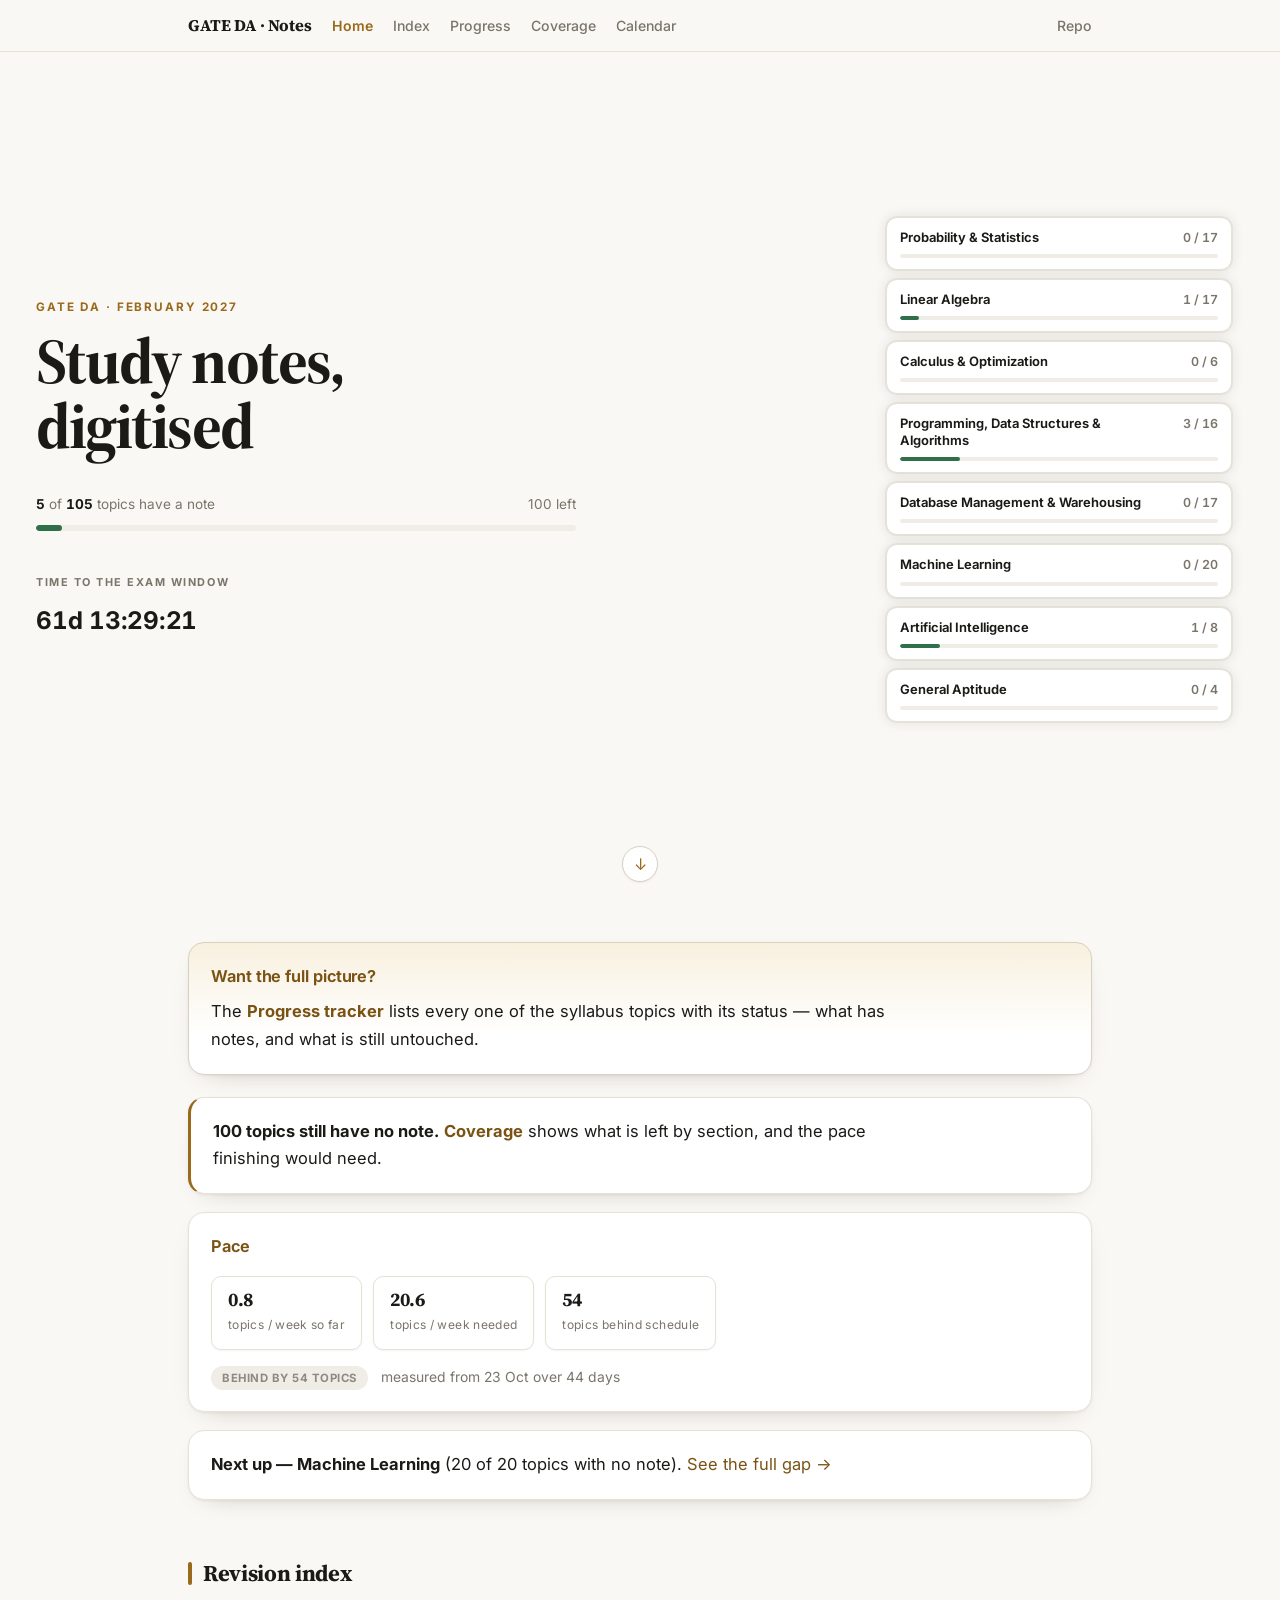
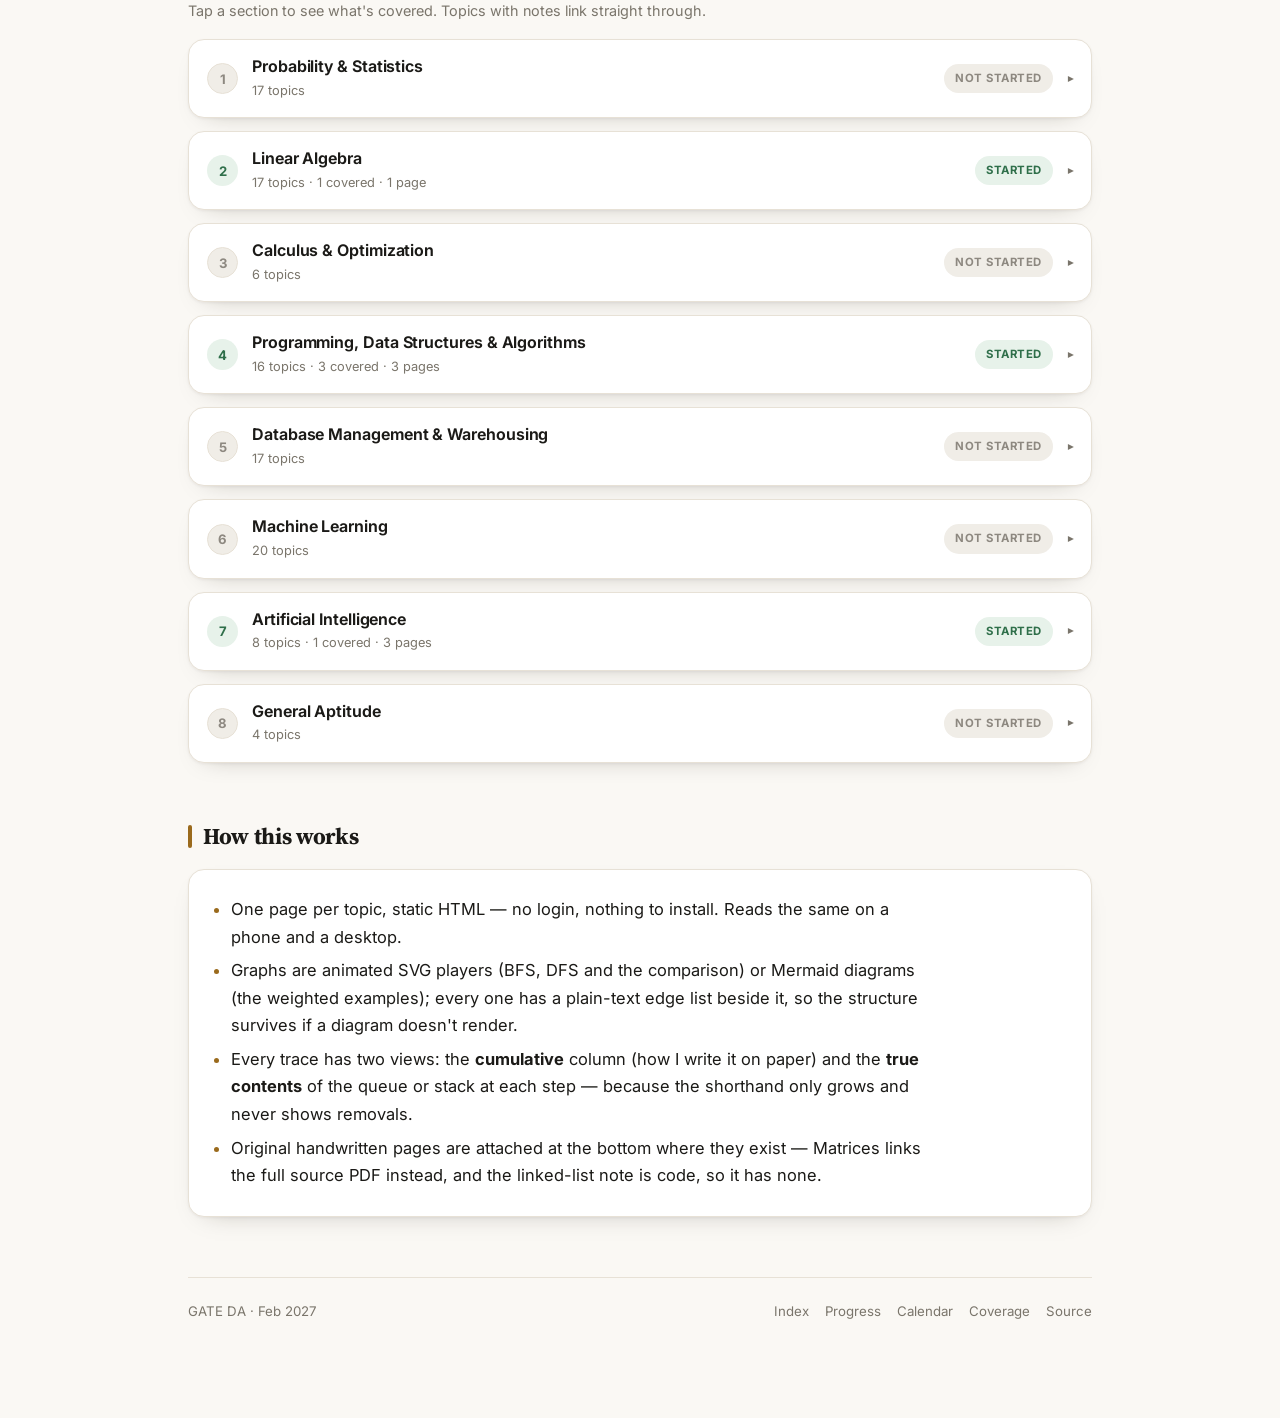
==== commit 461a0ae5: "Add a 0.5x/1x/2x/4x speed control to every animation, deepen the stack, queue and linked-list walkth" ====
--- a/index.html
+++ b/index.html
@@ -1,4 +1,4 @@
-<!doctype html><html lang="en"><head><meta charset="utf-8"><meta name="viewport" content="width=device-width,initial-scale=1"><meta name="color-scheme" content="light dark"><link rel="icon" href="assets/favicon.svg" type="image/svg+xml"><link rel="icon" href="assets/favicon-32.png" sizes="32x32" type="image/png"><link rel="apple-touch-icon" href="assets/apple-touch-icon.png"><meta name="theme-color" content="#9a6a1c"><title>GATE DA — Study Notes · GATE DA Notes</title><link rel="preconnect" href="https://fonts.googleapis.com"><link rel="preconnect" href="https://fonts.gstatic.com" crossorigin><link href="https://fonts.googleapis.com/css2?family=Inter:wght@400;500;600;700&family=Source+Serif+4:opsz,wght@8..60,600;8..60,700&display=swap" rel="stylesheet"><link rel="stylesheet" href="assets/site.css?v=20"></head><body><div class="nav"><div class="in"><a class="brand" href="index.html#top">GATE DA · Notes</a><a class="lnk on" href="index.html">Home</a><a class="lnk" href="index.html#index">Index</a><a class="lnk" href="progress.html">Progress</a><a class="lnk" href="coverage.html">Coverage</a><a class="lnk" href="calendar.html">Calendar</a><span class="sp"></span><a class="lnk" href="https://github.com/theskpaul/gate-da-notes">Repo</a></div></div><section class="landing" data-exam="2027-02-06" data-finish="2027-01-09" data-total="105" data-covered="5">
+<!doctype html><html lang="en"><head><meta charset="utf-8"><meta name="viewport" content="width=device-width,initial-scale=1"><meta name="color-scheme" content="light dark"><link rel="icon" href="assets/favicon.svg" type="image/svg+xml"><link rel="icon" href="assets/favicon-32.png" sizes="32x32" type="image/png"><link rel="apple-touch-icon" href="assets/apple-touch-icon.png"><meta name="theme-color" content="#9a6a1c"><title>GATE DA — Study Notes · GATE DA Notes</title><link rel="preconnect" href="https://fonts.googleapis.com"><link rel="preconnect" href="https://fonts.gstatic.com" crossorigin><link href="https://fonts.googleapis.com/css2?family=Inter:wght@400;500;600;700&family=Source+Serif+4:opsz,wght@8..60,600;8..60,700&display=swap" rel="stylesheet"><link rel="stylesheet" href="assets/site.css?v=21"></head><body><div class="nav"><div class="in"><a class="brand" href="index.html#top">GATE DA · Notes</a><a class="lnk on" href="index.html">Home</a><a class="lnk" href="index.html#index">Index</a><a class="lnk" href="progress.html">Progress</a><a class="lnk" href="coverage.html">Coverage</a><a class="lnk" href="calendar.html">Calendar</a><span class="sp"></span><a class="lnk" href="https://github.com/theskpaul/gate-da-notes">Repo</a></div></div><section class="landing" data-exam="2027-02-06" data-finish="2027-01-09" data-total="105" data-covered="5">
  <div class="landing-left">
   <p class="eyebrow">GATE DA · February 2027</p>
   <h1>Study notes, digitised</h1>
@@ -67,5 +67,5 @@
 <li>Original handwritten pages are attached at the bottom where they exist — Matrices links the full source PDF instead, and the linked-list note is code, so it has none.</li>
 </ul>
 </div>
-<footer><span>GATE DA · Feb 2027</span><span class="sp"></span><a href="index.html">Index</a><a href="progress.html">Progress</a><a href="calendar.html">Calendar</a><a href="coverage.html">Coverage</a><a href="https://github.com/theskpaul/gate-da-notes">Source</a></footer></div><script src="assets/player.js?v=4" defer></script><script src="assets/urgency.js?v=9" defer></script><script src="assets/flip.js?v=2" defer></script><script src="assets/calendar.js?v=3" defer></script>
+<footer><span>GATE DA · Feb 2027</span><span class="sp"></span><a href="index.html">Index</a><a href="progress.html">Progress</a><a href="calendar.html">Calendar</a><a href="coverage.html">Coverage</a><a href="https://github.com/theskpaul/gate-da-notes">Source</a></footer></div><script src="assets/player.js?v=5" defer></script><script src="assets/urgency.js?v=9" defer></script><script src="assets/flip.js?v=2" defer></script><script src="assets/calendar.js?v=3" defer></script>
 </body></html>
--- a/assets/site.css
+++ b/assets/site.css
@@ -493,3 +493,12 @@
   a.lcard{transition:none}
   a.lcard:hover,a.lcard:focus-visible{padding:11px 13px;margin-block:0}
 }
+
+/* ---------- animation speed control ---------- */
+.spd{display:inline-flex;gap:2px;margin-left:auto;border:1px solid var(--line-strong);
+  border-radius:99px;overflow:hidden;background:var(--surface)}
+.spd-btn{font:inherit;font-size:.74rem;font-weight:650;padding:5px 10px;border:0;
+  background:transparent;color:var(--muted);cursor:pointer;transition:background .15s ease,color .15s ease}
+.spd-btn:hover{background:var(--accent-soft);color:var(--accent-ink)}
+.spd-btn.is-on{background:var(--accent);color:var(--gp-on-accent)}
+@media(max-width:520px){ .spd{margin-left:0;width:100%;justify-content:space-between} }
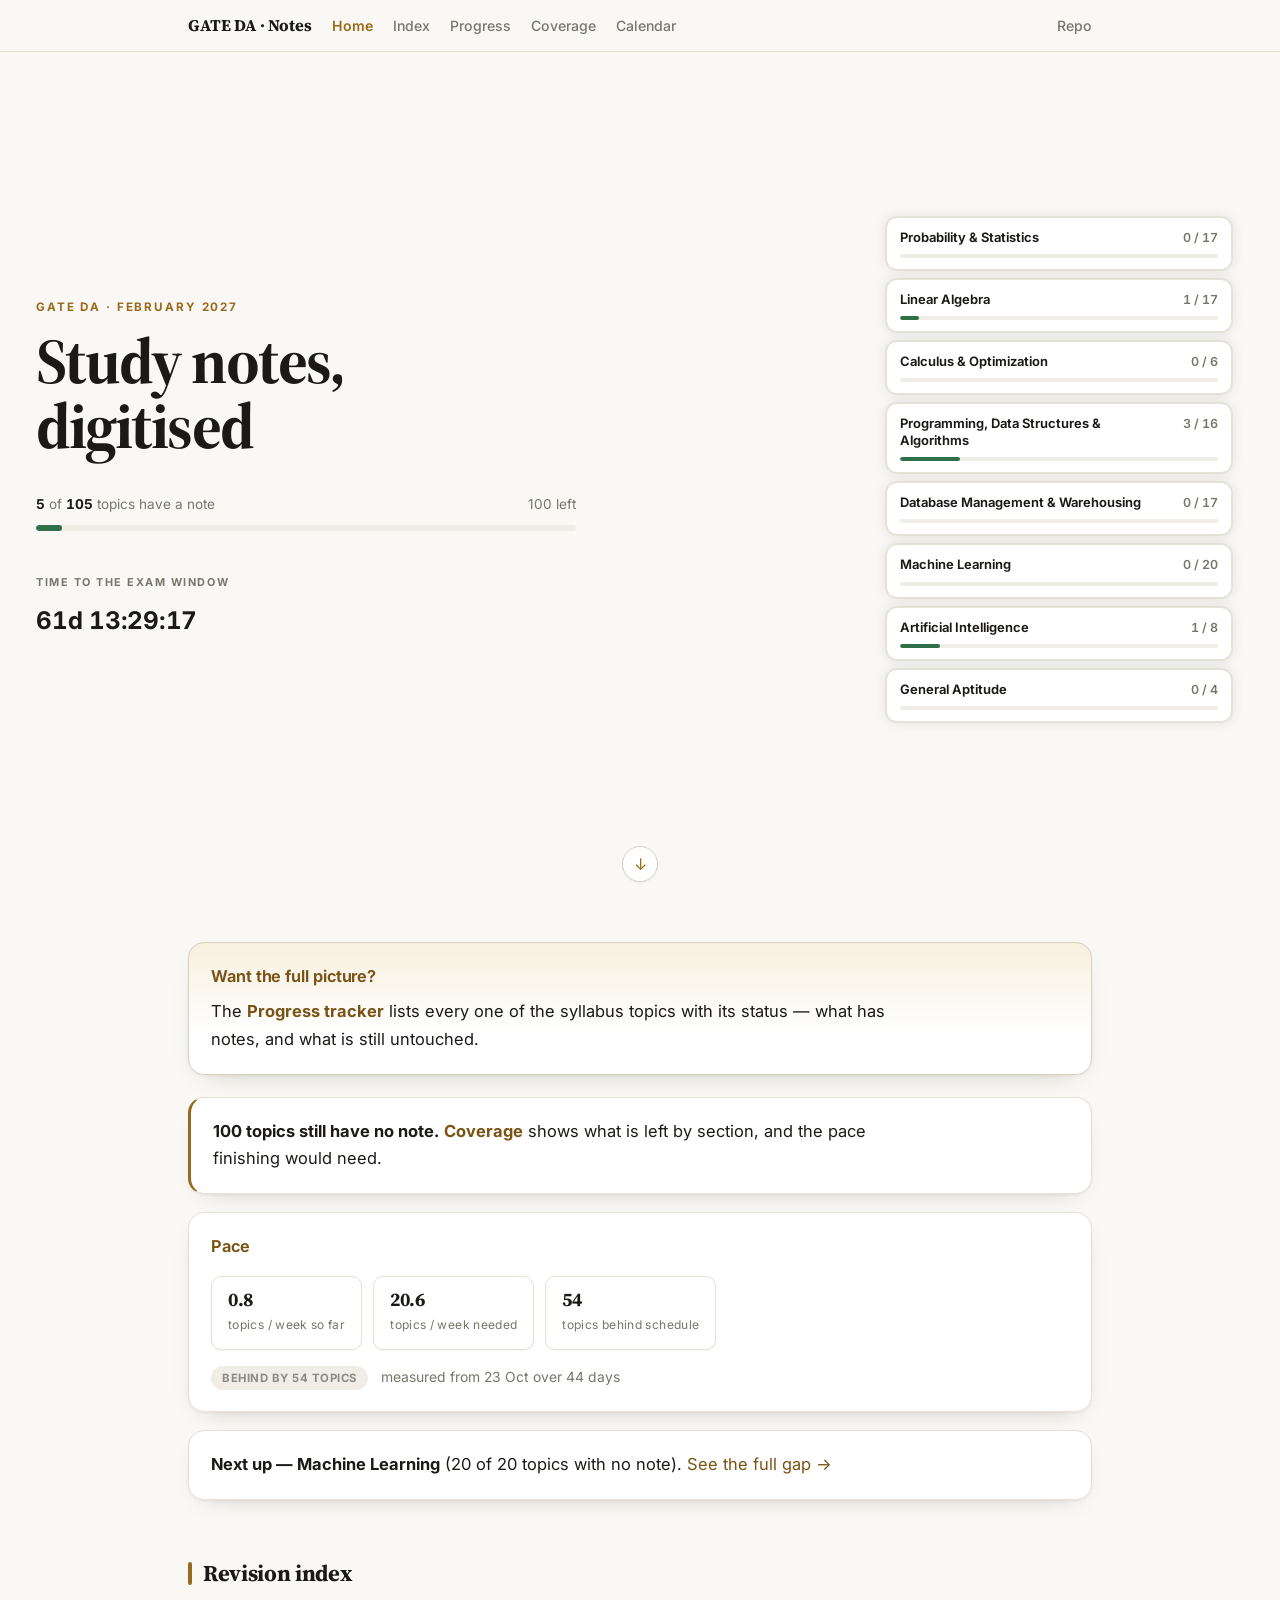
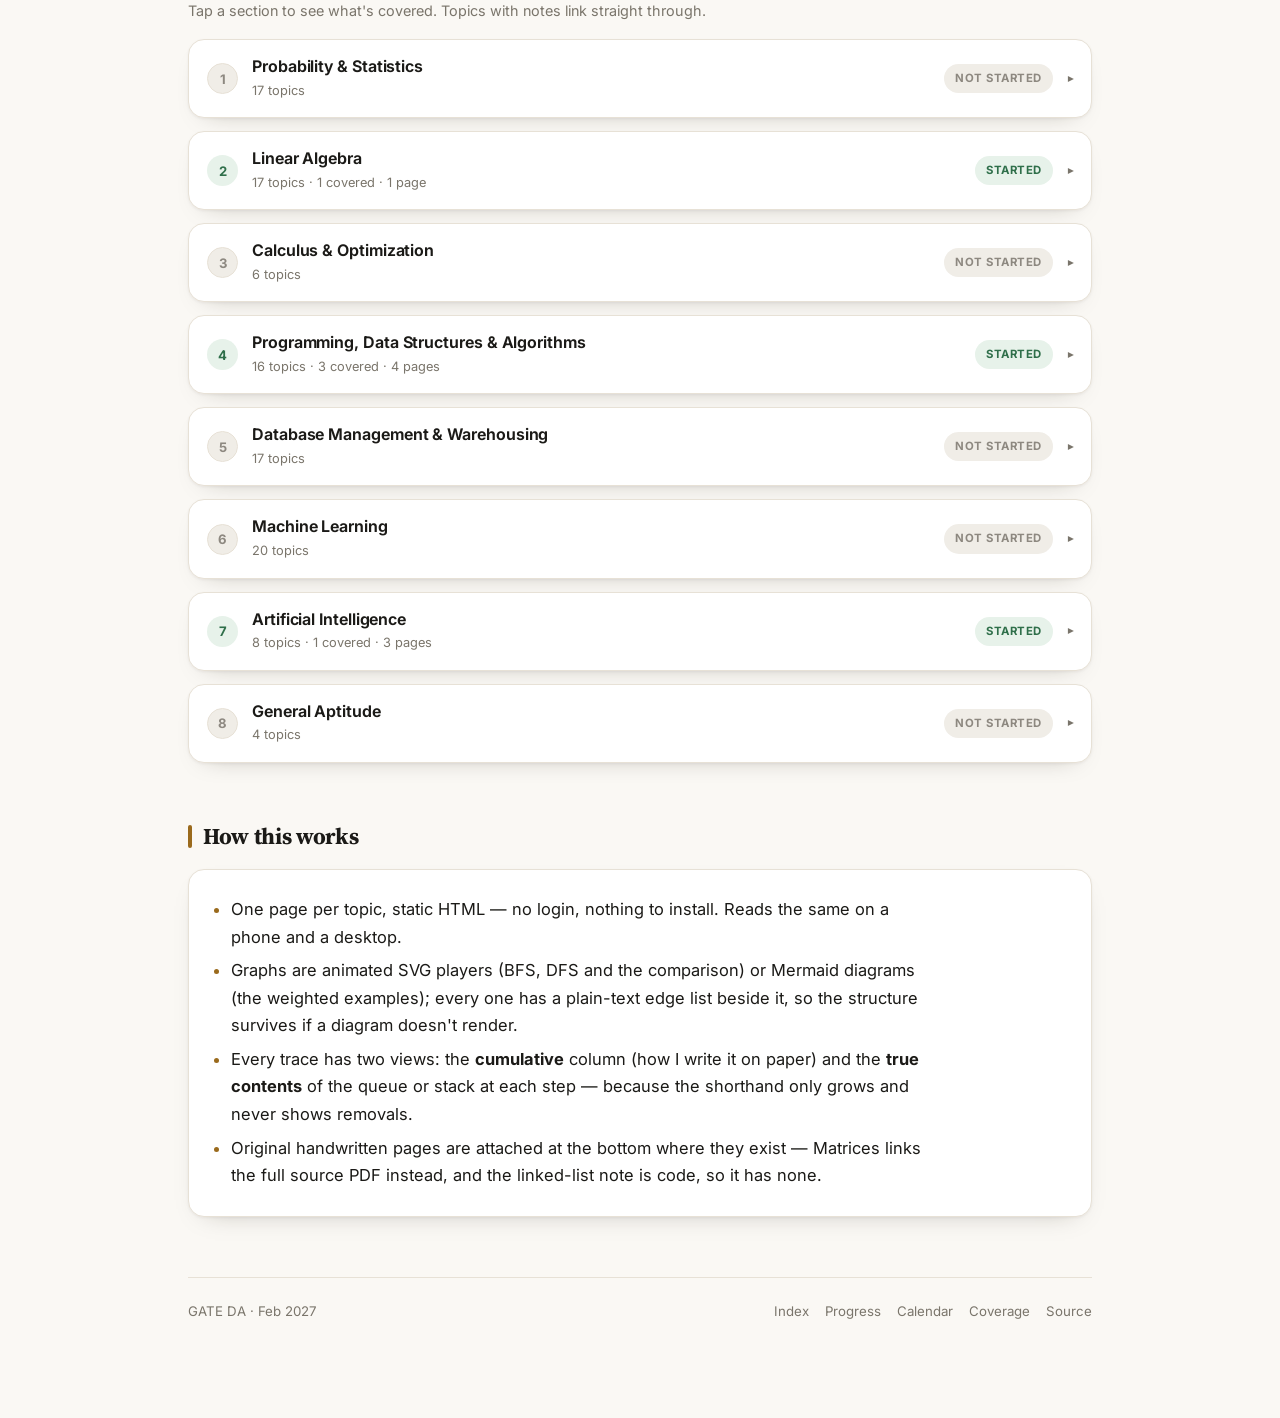
==== commit e866d0a8: "Replace the linked-list note with the rewritten class (new complexity table, code, notes); add a lin" ====
--- a/index.html
+++ b/index.html
@@ -1,4 +1,4 @@
-<!doctype html><html lang="en"><head><meta charset="utf-8"><meta name="viewport" content="width=device-width,initial-scale=1"><meta name="color-scheme" content="light dark"><link rel="icon" href="assets/favicon.svg" type="image/svg+xml"><link rel="icon" href="assets/favicon-32.png" sizes="32x32" type="image/png"><link rel="apple-touch-icon" href="assets/apple-touch-icon.png"><meta name="theme-color" content="#9a6a1c"><title>GATE DA — Study Notes · GATE DA Notes</title><link rel="preconnect" href="https://fonts.googleapis.com"><link rel="preconnect" href="https://fonts.gstatic.com" crossorigin><link href="https://fonts.googleapis.com/css2?family=Inter:wght@400;500;600;700&family=Source+Serif+4:opsz,wght@8..60,600;8..60,700&display=swap" rel="stylesheet"><link rel="stylesheet" href="assets/site.css?v=21"></head><body><div class="nav"><div class="in"><a class="brand" href="index.html#top">GATE DA · Notes</a><a class="lnk on" href="index.html">Home</a><a class="lnk" href="index.html#index">Index</a><a class="lnk" href="progress.html">Progress</a><a class="lnk" href="coverage.html">Coverage</a><a class="lnk" href="calendar.html">Calendar</a><span class="sp"></span><a class="lnk" href="https://github.com/theskpaul/gate-da-notes">Repo</a></div></div><section class="landing" data-exam="2027-02-06" data-finish="2027-01-09" data-total="105" data-covered="5">
+<!doctype html><html lang="en"><head><meta charset="utf-8"><meta name="viewport" content="width=device-width,initial-scale=1"><meta name="color-scheme" content="light dark"><link rel="icon" href="assets/favicon.svg" type="image/svg+xml"><link rel="icon" href="assets/favicon-32.png" sizes="32x32" type="image/png"><link rel="apple-touch-icon" href="assets/apple-touch-icon.png"><meta name="theme-color" content="#9a6a1c"><title>GATE DA — Study Notes · GATE DA Notes</title><link rel="preconnect" href="https://fonts.googleapis.com"><link rel="preconnect" href="https://fonts.gstatic.com" crossorigin><link href="https://fonts.googleapis.com/css2?family=Inter:wght@400;500;600;700&family=Source+Serif+4:opsz,wght@8..60,600;8..60,700&display=swap" rel="stylesheet"><link rel="stylesheet" href="assets/site.css?v=22"></head><body><div class="nav"><div class="in"><a class="brand" href="index.html#top">GATE DA · Notes</a><a class="lnk on" href="index.html">Home</a><a class="lnk" href="index.html#index">Index</a><a class="lnk" href="progress.html">Progress</a><a class="lnk" href="coverage.html">Coverage</a><a class="lnk" href="calendar.html">Calendar</a><span class="sp"></span><a class="lnk" href="https://github.com/theskpaul/gate-da-notes">Repo</a></div></div><section class="landing" data-exam="2027-02-06" data-finish="2027-01-09" data-total="105" data-covered="5">
  <div class="landing-left">
   <p class="eyebrow">GATE DA · February 2027</p>
   <h1>Study notes, digitised</h1>
@@ -54,7 +54,7 @@
 
 <h2 id="index"><span class="bar"></span>Revision index</h2>
 <p class="sub">Tap a section to see what's covered. Topics with notes link straight through.</p>
-<details class="sec"><summary><span class="num">1</span><span class="t"><b>Probability &amp; Statistics</b><small>17 topics</small></span><span class="pill">Not started</span></summary><div class="body"><ul><li><span class="dot"></span><span class="none">No notes yet — 17 topics in this section</span></li></ul></div></details><details class="sec"><summary><span class="num done">2</span><span class="t"><b>Linear Algebra</b><small>17 topics · 1 covered · 1 page</small></span><span class="pill ok">Started</span></summary><div class="body"><ul><li class="has"><span class="dot"></span><span><a href="matrices.html">Matrices &amp; Determinants</a></span></li></ul></div></details><details class="sec"><summary><span class="num">3</span><span class="t"><b>Calculus &amp; Optimization</b><small>6 topics</small></span><span class="pill">Not started</span></summary><div class="body"><ul><li><span class="dot"></span><span class="none">No notes yet — 6 topics in this section</span></li></ul></div></details><details class="sec"><summary><span class="num done">4</span><span class="t"><b>Programming, Data Structures &amp; Algorithms</b><small>16 topics · 3 covered · 3 pages</small></span><span class="pill ok">Started</span></summary><div class="body"><ul><li class="has"><span class="dot"></span><span><a href="linked-list.html">Linked List — implementation</a></span></li><li class="has"><span class="dot"></span><span><a href="stack.html">Stack — implementation</a></span></li><li class="has"><span class="dot"></span><span><a href="queue.html">Queue — implementation</a></span></li></ul></div></details><details class="sec"><summary><span class="num">5</span><span class="t"><b>Database Management &amp; Warehousing</b><small>17 topics</small></span><span class="pill">Not started</span></summary><div class="body"><ul><li><span class="dot"></span><span class="none">No notes yet — 17 topics in this section</span></li></ul></div></details><details class="sec"><summary><span class="num">6</span><span class="t"><b>Machine Learning</b><small>20 topics</small></span><span class="pill">Not started</span></summary><div class="body"><ul><li><span class="dot"></span><span class="none">No notes yet — 20 topics in this section</span></li></ul></div></details><details class="sec"><summary><span class="num done">7</span><span class="t"><b>Artificial Intelligence</b><small>8 topics · 1 covered · 3 pages</small></span><span class="pill ok">Started</span></summary><div class="body"><ul><li class="has"><span class="dot"></span><span><a href="bfs.html">Uninformed Search — BFS</a></span></li><li class="has"><span class="dot"></span><span><a href="dfs.html">Depth First Search — DFS</a></span></li><li class="has"><span class="dot"></span><span><a href="comparison.html">BFS vs DFS — comparison</a></span></li></ul></div></details><details class="sec"><summary><span class="num">8</span><span class="t"><b>General Aptitude</b><small>4 topics</small></span><span class="pill">Not started</span></summary><div class="body"><ul><li><span class="dot"></span><span class="none">No notes yet — 4 topics in this section</span></li></ul></div></details>
+<details class="sec"><summary><span class="num">1</span><span class="t"><b>Probability &amp; Statistics</b><small>17 topics</small></span><span class="pill">Not started</span></summary><div class="body"><ul><li><span class="dot"></span><span class="none">No notes yet — 17 topics in this section</span></li></ul></div></details><details class="sec"><summary><span class="num done">2</span><span class="t"><b>Linear Algebra</b><small>17 topics · 1 covered · 1 page</small></span><span class="pill ok">Started</span></summary><div class="body"><ul><li class="has"><span class="dot"></span><span><a href="matrices.html">Matrices &amp; Determinants</a></span></li></ul></div></details><details class="sec"><summary><span class="num">3</span><span class="t"><b>Calculus &amp; Optimization</b><small>6 topics</small></span><span class="pill">Not started</span></summary><div class="body"><ul><li><span class="dot"></span><span class="none">No notes yet — 6 topics in this section</span></li></ul></div></details><details class="sec"><summary><span class="num done">4</span><span class="t"><b>Programming, Data Structures &amp; Algorithms</b><small>16 topics · 3 covered · 4 pages</small></span><span class="pill ok">Started</span></summary><div class="body"><ul><li class="has"><span class="dot"></span><span><a href="linked-list.html">Linked List — implementation</a></span></li><li class="has"><span class="dot"></span><span><a href="stack.html">Stack — implementation</a></span></li><li class="has"><span class="dot"></span><span><a href="queue.html">Queue — array-backed</a></span></li><li class="has"><span class="dot"></span><span><a href="queue-linked.html">Queue — linked-list backed</a></span></li></ul></div></details><details class="sec"><summary><span class="num">5</span><span class="t"><b>Database Management &amp; Warehousing</b><small>17 topics</small></span><span class="pill">Not started</span></summary><div class="body"><ul><li><span class="dot"></span><span class="none">No notes yet — 17 topics in this section</span></li></ul></div></details><details class="sec"><summary><span class="num">6</span><span class="t"><b>Machine Learning</b><small>20 topics</small></span><span class="pill">Not started</span></summary><div class="body"><ul><li><span class="dot"></span><span class="none">No notes yet — 20 topics in this section</span></li></ul></div></details><details class="sec"><summary><span class="num done">7</span><span class="t"><b>Artificial Intelligence</b><small>8 topics · 1 covered · 3 pages</small></span><span class="pill ok">Started</span></summary><div class="body"><ul><li class="has"><span class="dot"></span><span><a href="bfs.html">Uninformed Search — BFS</a></span></li><li class="has"><span class="dot"></span><span><a href="dfs.html">Depth First Search — DFS</a></span></li><li class="has"><span class="dot"></span><span><a href="comparison.html">BFS vs DFS — comparison</a></span></li></ul></div></details><details class="sec"><summary><span class="num">8</span><span class="t"><b>General Aptitude</b><small>4 topics</small></span><span class="pill">Not started</span></summary><div class="body"><ul><li><span class="dot"></span><span class="none">No notes yet — 4 topics in this section</span></li></ul></div></details>
 
 <h2><span class="bar"></span>How this works</h2>
 <div class="card">
--- a/assets/site.css
+++ b/assets/site.css
@@ -502,3 +502,12 @@
 .spd-btn:hover{background:var(--accent-soft);color:var(--accent-ink)}
 .spd-btn.is-on{background:var(--accent);color:var(--gp-on-accent)}
 @media(max-width:520px){ .spd{margin-left:0;width:100%;justify-content:space-between} }
+
+/* ---------- implementation tabs (same structure, different backing store) ---------- */
+.impltabs{display:inline-flex;border:1px solid var(--line-strong);border-radius:99px;overflow:hidden;
+  margin:2px 0 24px;background:var(--surface);box-shadow:var(--shadow-sm)}
+.impltab{padding:8px 18px;font-size:.82rem;font-weight:650;color:var(--muted);text-decoration:none;
+  transition:background .15s ease,color .15s ease}
+.impltab:hover{background:var(--accent-soft);color:var(--accent-ink);text-decoration:none}
+.impltab.is-on{background:var(--accent);color:var(--gp-on-accent)}
+@media(max-width:520px){ .impltabs{display:flex;width:100%} .impltab{flex:1;text-align:center;padding:8px 10px} }
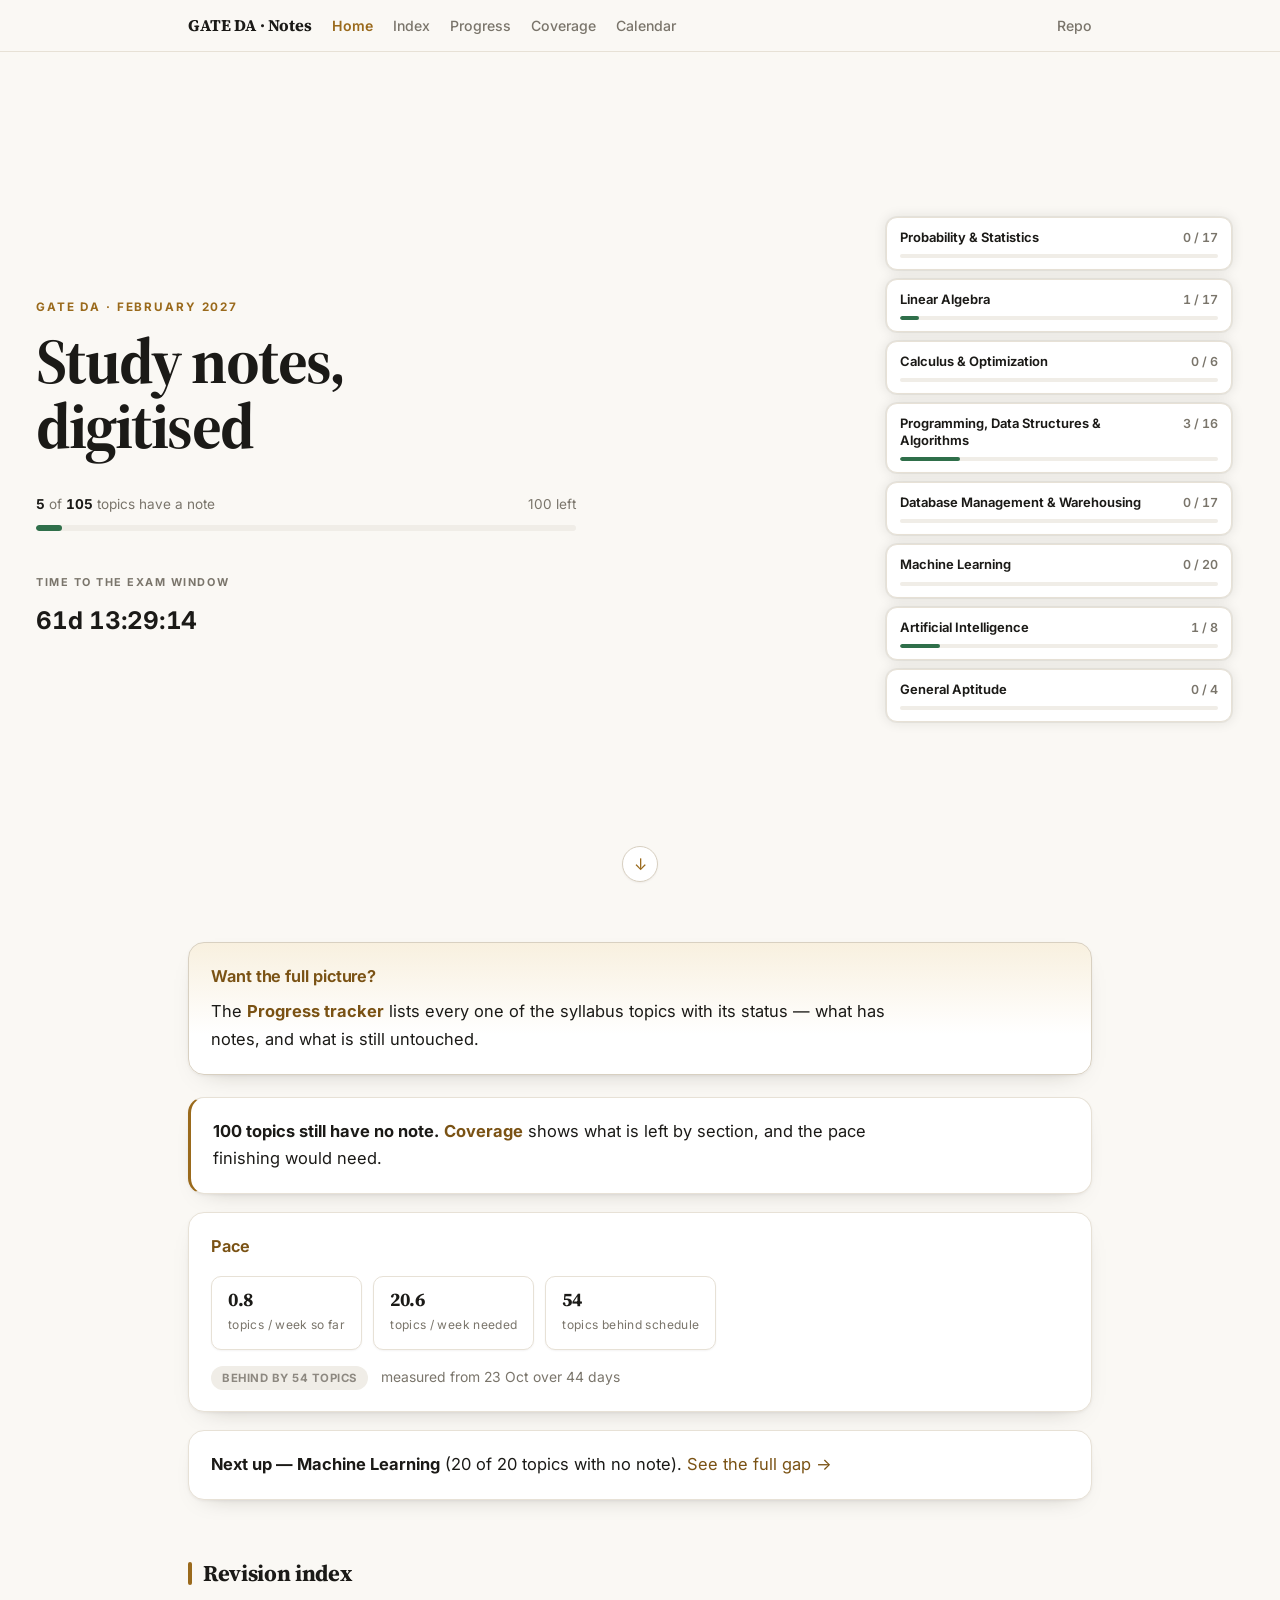
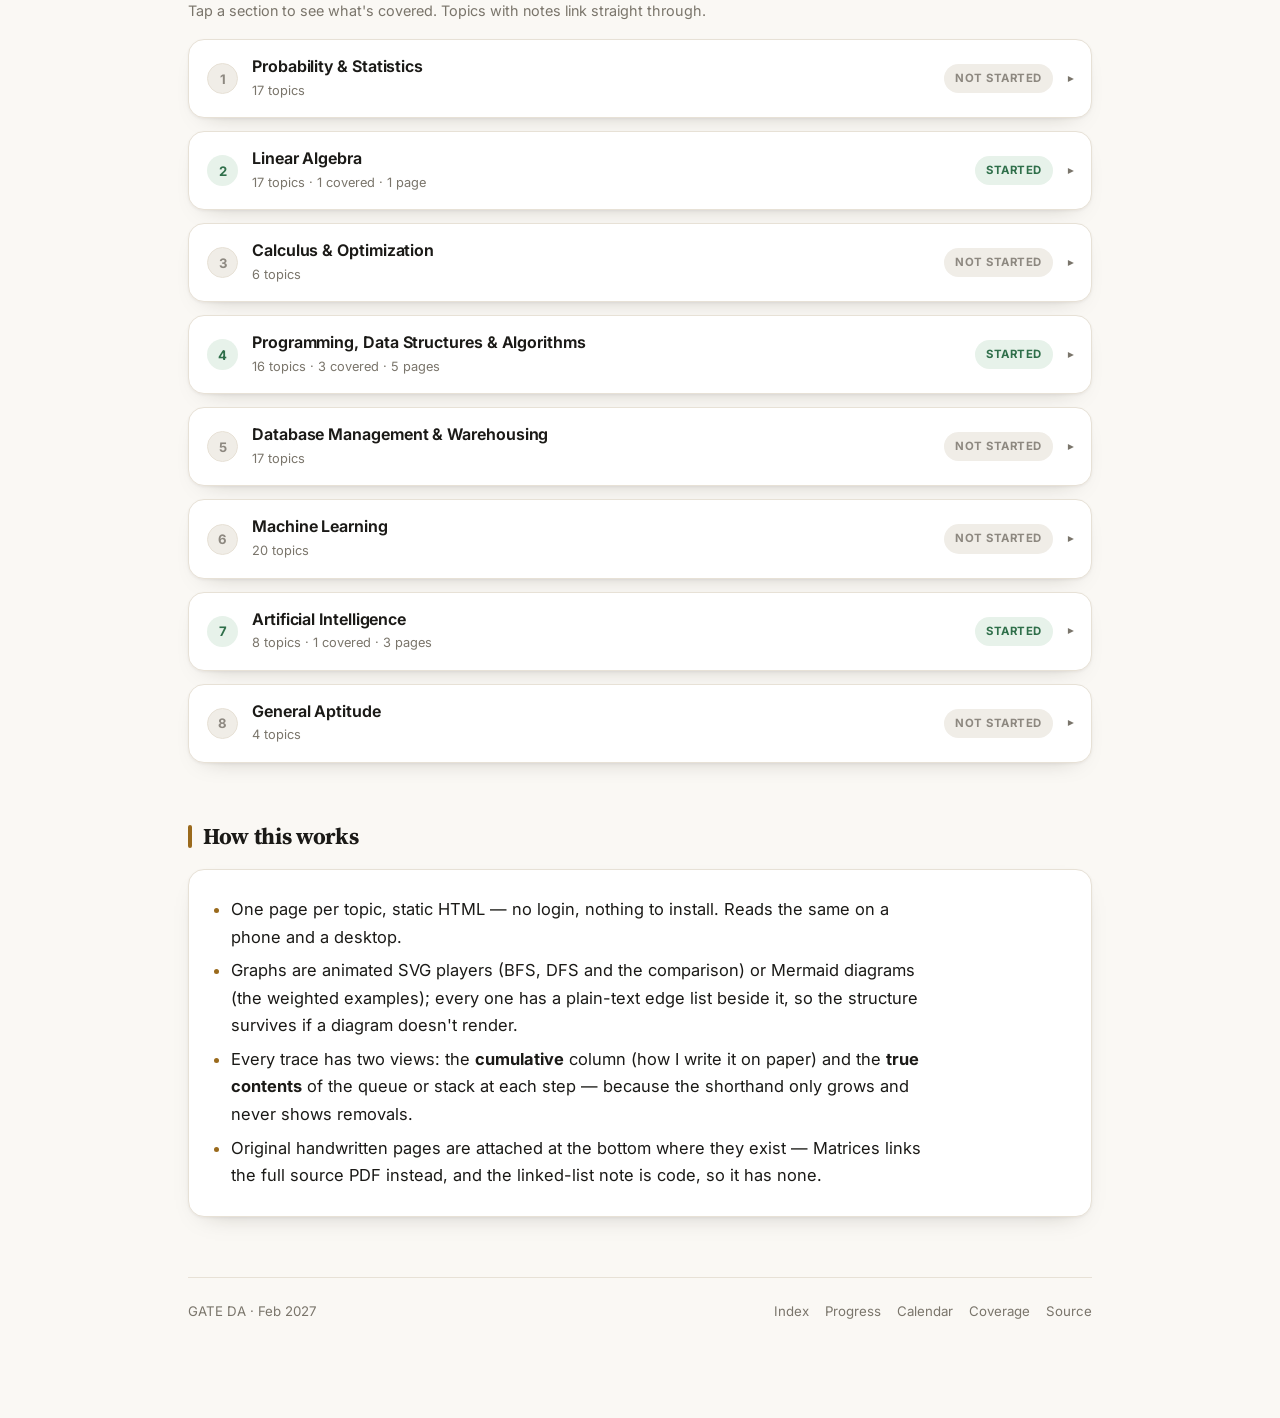
==== commit f2c6b5cd: "Replace the stack note with the rewritten class and add a linked-list-backed stack page, with an imp" ====
--- a/index.html
+++ b/index.html
@@ -1,4 +1,4 @@
-<!doctype html><html lang="en"><head><meta charset="utf-8"><meta name="viewport" content="width=device-width,initial-scale=1"><meta name="color-scheme" content="light dark"><link rel="icon" href="assets/favicon.svg" type="image/svg+xml"><link rel="icon" href="assets/favicon-32.png" sizes="32x32" type="image/png"><link rel="apple-touch-icon" href="assets/apple-touch-icon.png"><meta name="theme-color" content="#9a6a1c"><title>GATE DA — Study Notes · GATE DA Notes</title><link rel="preconnect" href="https://fonts.googleapis.com"><link rel="preconnect" href="https://fonts.gstatic.com" crossorigin><link href="https://fonts.googleapis.com/css2?family=Inter:wght@400;500;600;700&family=Source+Serif+4:opsz,wght@8..60,600;8..60,700&display=swap" rel="stylesheet"><link rel="stylesheet" href="assets/site.css?v=22"></head><body><div class="nav"><div class="in"><a class="brand" href="index.html#top">GATE DA · Notes</a><a class="lnk on" href="index.html">Home</a><a class="lnk" href="index.html#index">Index</a><a class="lnk" href="progress.html">Progress</a><a class="lnk" href="coverage.html">Coverage</a><a class="lnk" href="calendar.html">Calendar</a><span class="sp"></span><a class="lnk" href="https://github.com/theskpaul/gate-da-notes">Repo</a></div></div><section class="landing" data-exam="2027-02-06" data-finish="2027-01-09" data-total="105" data-covered="5">
+<!doctype html><html lang="en"><head><meta charset="utf-8"><meta name="viewport" content="width=device-width,initial-scale=1"><meta name="color-scheme" content="light dark"><link rel="icon" href="assets/favicon.svg" type="image/svg+xml"><link rel="icon" href="assets/favicon-32.png" sizes="32x32" type="image/png"><link rel="apple-touch-icon" href="assets/apple-touch-icon.png"><meta name="theme-color" content="#9a6a1c"><title>GATE DA — Study Notes · GATE DA Notes</title><link rel="preconnect" href="https://fonts.googleapis.com"><link rel="preconnect" href="https://fonts.gstatic.com" crossorigin><link href="https://fonts.googleapis.com/css2?family=Inter:wght@400;500;600;700&family=Source+Serif+4:opsz,wght@8..60,600;8..60,700&display=swap" rel="stylesheet"><link rel="stylesheet" href="assets/site.css?v=23"></head><body><div class="nav"><div class="in"><a class="brand" href="index.html#top">GATE DA · Notes</a><a class="lnk on" href="index.html">Home</a><a class="lnk" href="index.html#index">Index</a><a class="lnk" href="progress.html">Progress</a><a class="lnk" href="coverage.html">Coverage</a><a class="lnk" href="calendar.html">Calendar</a><span class="sp"></span><a class="lnk" href="https://github.com/theskpaul/gate-da-notes">Repo</a></div></div><section class="landing" data-exam="2027-02-06" data-finish="2027-01-09" data-total="105" data-covered="5">
  <div class="landing-left">
   <p class="eyebrow">GATE DA · February 2027</p>
   <h1>Study notes, digitised</h1>
@@ -54,7 +54,7 @@
 
 <h2 id="index"><span class="bar"></span>Revision index</h2>
 <p class="sub">Tap a section to see what's covered. Topics with notes link straight through.</p>
-<details class="sec"><summary><span class="num">1</span><span class="t"><b>Probability &amp; Statistics</b><small>17 topics</small></span><span class="pill">Not started</span></summary><div class="body"><ul><li><span class="dot"></span><span class="none">No notes yet — 17 topics in this section</span></li></ul></div></details><details class="sec"><summary><span class="num done">2</span><span class="t"><b>Linear Algebra</b><small>17 topics · 1 covered · 1 page</small></span><span class="pill ok">Started</span></summary><div class="body"><ul><li class="has"><span class="dot"></span><span><a href="matrices.html">Matrices &amp; Determinants</a></span></li></ul></div></details><details class="sec"><summary><span class="num">3</span><span class="t"><b>Calculus &amp; Optimization</b><small>6 topics</small></span><span class="pill">Not started</span></summary><div class="body"><ul><li><span class="dot"></span><span class="none">No notes yet — 6 topics in this section</span></li></ul></div></details><details class="sec"><summary><span class="num done">4</span><span class="t"><b>Programming, Data Structures &amp; Algorithms</b><small>16 topics · 3 covered · 4 pages</small></span><span class="pill ok">Started</span></summary><div class="body"><ul><li class="has"><span class="dot"></span><span><a href="linked-list.html">Linked List — implementation</a></span></li><li class="has"><span class="dot"></span><span><a href="stack.html">Stack — implementation</a></span></li><li class="has"><span class="dot"></span><span><a href="queue.html">Queue — array-backed</a></span></li><li class="has"><span class="dot"></span><span><a href="queue-linked.html">Queue — linked-list backed</a></span></li></ul></div></details><details class="sec"><summary><span class="num">5</span><span class="t"><b>Database Management &amp; Warehousing</b><small>17 topics</small></span><span class="pill">Not started</span></summary><div class="body"><ul><li><span class="dot"></span><span class="none">No notes yet — 17 topics in this section</span></li></ul></div></details><details class="sec"><summary><span class="num">6</span><span class="t"><b>Machine Learning</b><small>20 topics</small></span><span class="pill">Not started</span></summary><div class="body"><ul><li><span class="dot"></span><span class="none">No notes yet — 20 topics in this section</span></li></ul></div></details><details class="sec"><summary><span class="num done">7</span><span class="t"><b>Artificial Intelligence</b><small>8 topics · 1 covered · 3 pages</small></span><span class="pill ok">Started</span></summary><div class="body"><ul><li class="has"><span class="dot"></span><span><a href="bfs.html">Uninformed Search — BFS</a></span></li><li class="has"><span class="dot"></span><span><a href="dfs.html">Depth First Search — DFS</a></span></li><li class="has"><span class="dot"></span><span><a href="comparison.html">BFS vs DFS — comparison</a></span></li></ul></div></details><details class="sec"><summary><span class="num">8</span><span class="t"><b>General Aptitude</b><small>4 topics</small></span><span class="pill">Not started</span></summary><div class="body"><ul><li><span class="dot"></span><span class="none">No notes yet — 4 topics in this section</span></li></ul></div></details>
+<details class="sec"><summary><span class="num">1</span><span class="t"><b>Probability &amp; Statistics</b><small>17 topics</small></span><span class="pill">Not started</span></summary><div class="body"><ul><li><span class="dot"></span><span class="none">No notes yet — 17 topics in this section</span></li></ul></div></details><details class="sec"><summary><span class="num done">2</span><span class="t"><b>Linear Algebra</b><small>17 topics · 1 covered · 1 page</small></span><span class="pill ok">Started</span></summary><div class="body"><ul><li class="has"><span class="dot"></span><span><a href="matrices.html">Matrices &amp; Determinants</a></span></li></ul></div></details><details class="sec"><summary><span class="num">3</span><span class="t"><b>Calculus &amp; Optimization</b><small>6 topics</small></span><span class="pill">Not started</span></summary><div class="body"><ul><li><span class="dot"></span><span class="none">No notes yet — 6 topics in this section</span></li></ul></div></details><details class="sec"><summary><span class="num done">4</span><span class="t"><b>Programming, Data Structures &amp; Algorithms</b><small>16 topics · 3 covered · 5 pages</small></span><span class="pill ok">Started</span></summary><div class="body"><ul><li class="has"><span class="dot"></span><span><a href="linked-list.html">Linked List — implementation</a></span></li><li class="has"><span class="dot"></span><span><a href="stack.html">Stack — array-backed</a></span></li><li class="has"><span class="dot"></span><span><a href="stack-linked.html">Stack — linked-list backed</a></span></li><li class="has"><span class="dot"></span><span><a href="queue.html">Queue — array-backed</a></span></li><li class="has"><span class="dot"></span><span><a href="queue-linked.html">Queue — linked-list backed</a></span></li></ul></div></details><details class="sec"><summary><span class="num">5</span><span class="t"><b>Database Management &amp; Warehousing</b><small>17 topics</small></span><span class="pill">Not started</span></summary><div class="body"><ul><li><span class="dot"></span><span class="none">No notes yet — 17 topics in this section</span></li></ul></div></details><details class="sec"><summary><span class="num">6</span><span class="t"><b>Machine Learning</b><small>20 topics</small></span><span class="pill">Not started</span></summary><div class="body"><ul><li><span class="dot"></span><span class="none">No notes yet — 20 topics in this section</span></li></ul></div></details><details class="sec"><summary><span class="num done">7</span><span class="t"><b>Artificial Intelligence</b><small>8 topics · 1 covered · 3 pages</small></span><span class="pill ok">Started</span></summary><div class="body"><ul><li class="has"><span class="dot"></span><span><a href="bfs.html">Uninformed Search — BFS</a></span></li><li class="has"><span class="dot"></span><span><a href="dfs.html">Depth First Search — DFS</a></span></li><li class="has"><span class="dot"></span><span><a href="comparison.html">BFS vs DFS — comparison</a></span></li></ul></div></details><details class="sec"><summary><span class="num">8</span><span class="t"><b>General Aptitude</b><small>4 topics</small></span><span class="pill">Not started</span></summary><div class="body"><ul><li><span class="dot"></span><span class="none">No notes yet — 4 topics in this section</span></li></ul></div></details>
 
 <h2><span class="bar"></span>How this works</h2>
 <div class="card">
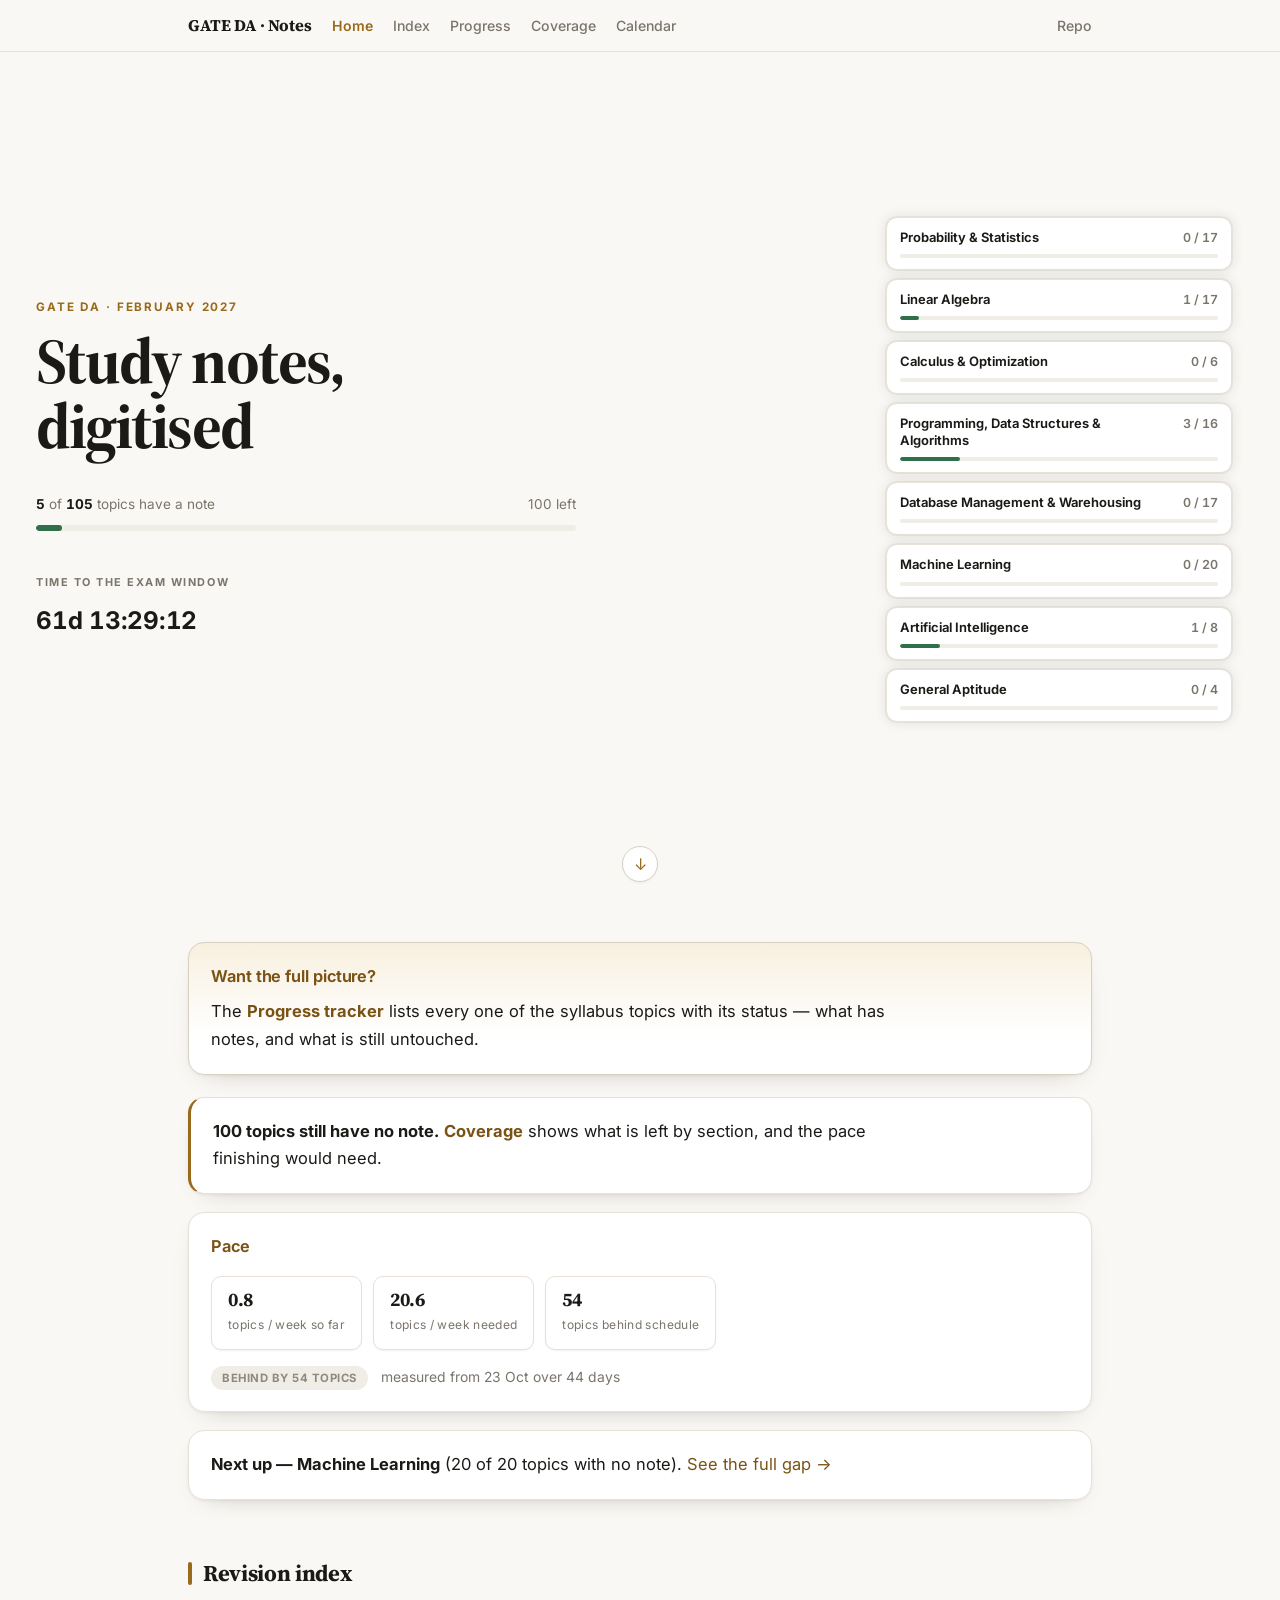
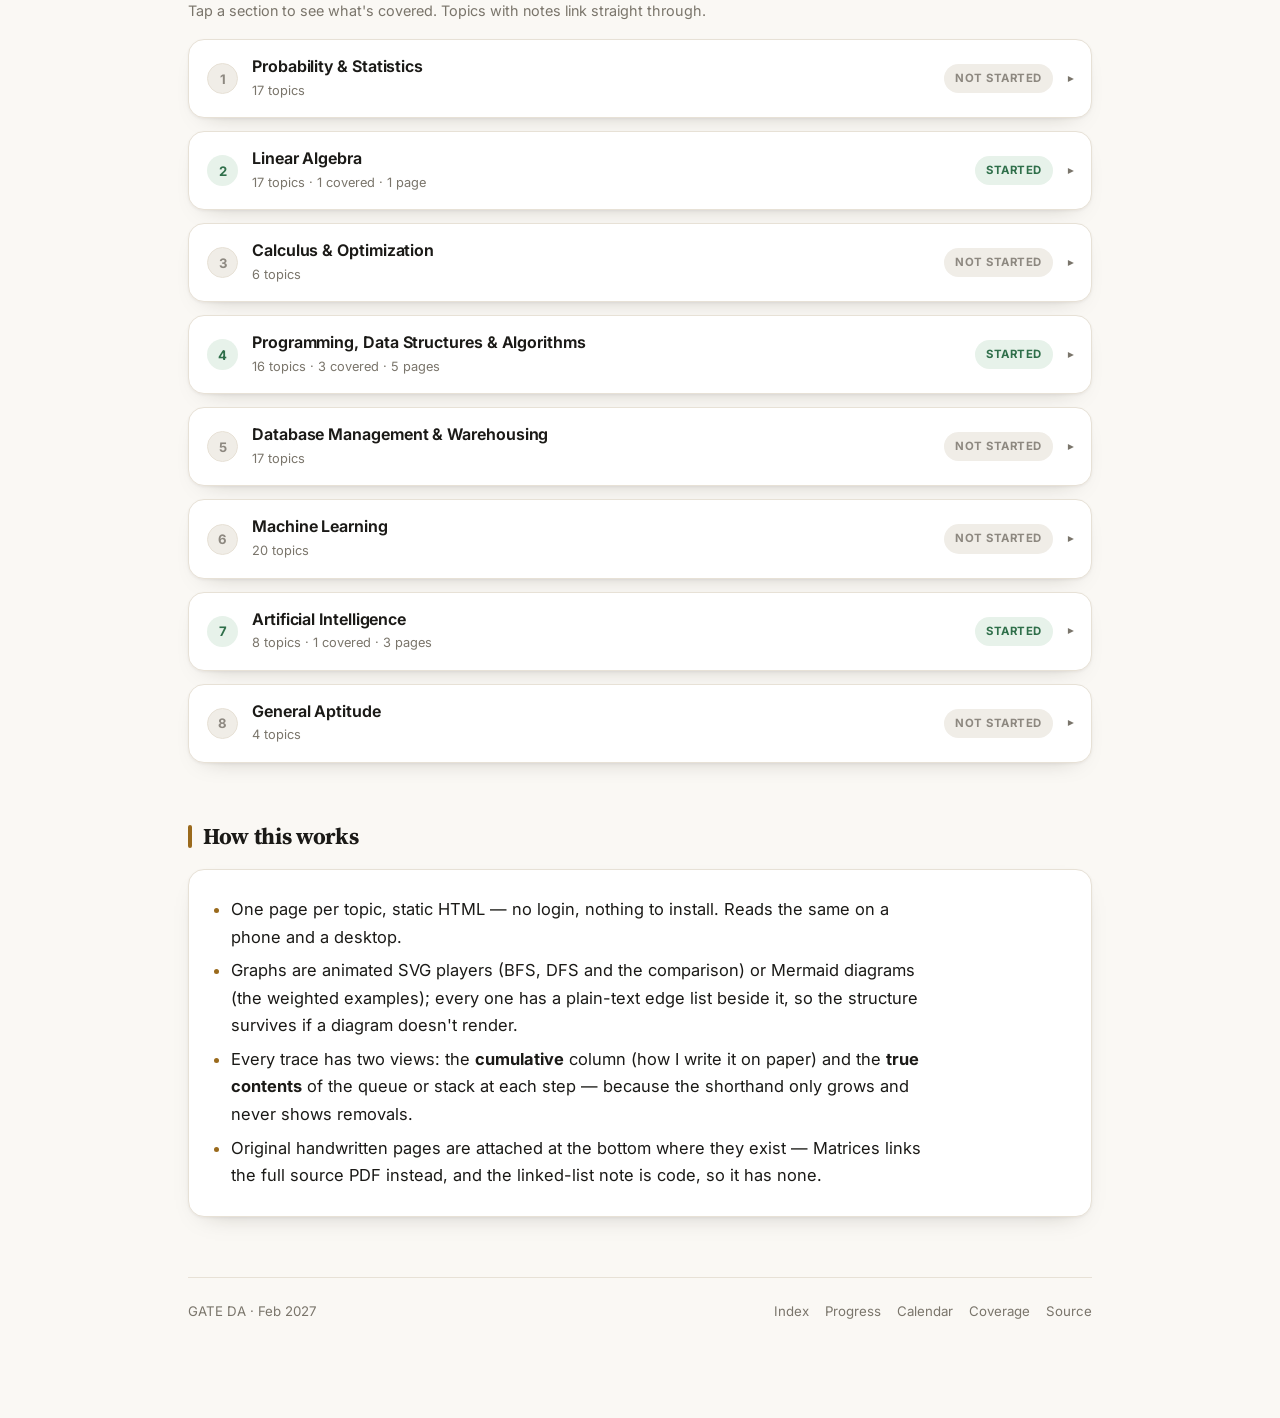
==== commit d6942fc1: "Code blocks get Python syntax highlighting, a sticky line-number gutter, a copy button and a monospa" ====
--- a/index.html
+++ b/index.html
@@ -1,4 +1,4 @@
-<!doctype html><html lang="en"><head><meta charset="utf-8"><meta name="viewport" content="width=device-width,initial-scale=1"><meta name="color-scheme" content="light dark"><link rel="icon" href="assets/favicon.svg" type="image/svg+xml"><link rel="icon" href="assets/favicon-32.png" sizes="32x32" type="image/png"><link rel="apple-touch-icon" href="assets/apple-touch-icon.png"><meta name="theme-color" content="#9a6a1c"><title>GATE DA — Study Notes · GATE DA Notes</title><link rel="preconnect" href="https://fonts.googleapis.com"><link rel="preconnect" href="https://fonts.gstatic.com" crossorigin><link href="https://fonts.googleapis.com/css2?family=Inter:wght@400;500;600;700&family=Source+Serif+4:opsz,wght@8..60,600;8..60,700&display=swap" rel="stylesheet"><link rel="stylesheet" href="assets/site.css?v=23"></head><body><div class="nav"><div class="in"><a class="brand" href="index.html#top">GATE DA · Notes</a><a class="lnk on" href="index.html">Home</a><a class="lnk" href="index.html#index">Index</a><a class="lnk" href="progress.html">Progress</a><a class="lnk" href="coverage.html">Coverage</a><a class="lnk" href="calendar.html">Calendar</a><span class="sp"></span><a class="lnk" href="https://github.com/theskpaul/gate-da-notes">Repo</a></div></div><section class="landing" data-exam="2027-02-06" data-finish="2027-01-09" data-total="105" data-covered="5">
+<!doctype html><html lang="en"><head><meta charset="utf-8"><meta name="viewport" content="width=device-width,initial-scale=1"><meta name="color-scheme" content="light dark"><link rel="icon" href="assets/favicon.svg" type="image/svg+xml"><link rel="icon" href="assets/favicon-32.png" sizes="32x32" type="image/png"><link rel="apple-touch-icon" href="assets/apple-touch-icon.png"><meta name="theme-color" content="#9a6a1c"><title>GATE DA — Study Notes · GATE DA Notes</title><link rel="preconnect" href="https://fonts.googleapis.com"><link rel="preconnect" href="https://fonts.gstatic.com" crossorigin><link href="https://fonts.googleapis.com/css2?family=Inter:wght@400;500;600;700&family=JetBrains+Mono:wght@400;600&family=Source+Serif+4:opsz,wght@8..60,600;8..60,700&display=swap" rel="stylesheet"><link rel="stylesheet" href="assets/site.css?v=24"></head><body><div class="nav"><div class="in"><a class="brand" href="index.html#top">GATE DA · Notes</a><a class="lnk on" href="index.html">Home</a><a class="lnk" href="index.html#index">Index</a><a class="lnk" href="progress.html">Progress</a><a class="lnk" href="coverage.html">Coverage</a><a class="lnk" href="calendar.html">Calendar</a><span class="sp"></span><a class="lnk" href="https://github.com/theskpaul/gate-da-notes">Repo</a></div></div><section class="landing" data-exam="2027-02-06" data-finish="2027-01-09" data-total="105" data-covered="5">
  <div class="landing-left">
   <p class="eyebrow">GATE DA · February 2027</p>
   <h1>Study notes, digitised</h1>
--- a/assets/site.css
+++ b/assets/site.css
@@ -511,3 +511,40 @@
 .impltab:hover{background:var(--accent-soft);color:var(--accent-ink);text-decoration:none}
 .impltab.is-on{background:var(--accent);color:var(--gp-on-accent)}
 @media(max-width:520px){ .impltabs{display:flex;width:100%} .impltab{flex:1;text-align:center;padding:8px 10px} }
+
+/* ---------- code blocks: highlighting, line numbers, copy ---------- */
+:root{--font-mono:'JetBrains Mono',ui-monospace,SFMono-Regular,Menlo,Consolas,monospace}
+pre,code,pre code{font-family:var(--font-mono)}
+.codeblock{border:1px solid var(--line);border-radius:var(--radius-sm);overflow:hidden;
+  margin:16px 0;box-shadow:var(--shadow-sm);background:var(--surface)}
+.codebar{display:flex;align-items:center;justify-content:space-between;gap:12px;
+  padding:7px 12px;border-bottom:1px solid var(--line);background:var(--bg-soft)}
+.codelang{font-size:.68rem;font-weight:700;letter-spacing:.12em;text-transform:uppercase;color:var(--muted)}
+.copybtn{font:inherit;font-size:.74rem;font-weight:650;padding:4px 13px;border-radius:99px;
+  border:1px solid var(--line-strong);background:var(--surface);color:var(--fg);cursor:pointer;
+  transition:background .15s ease,border-color .15s ease,color .15s ease}
+.copybtn:hover{background:var(--accent-soft);border-color:var(--accent)}
+.copybtn.ok{background:var(--ok-soft);border-color:transparent;color:var(--ok)}
+.codewrap{display:flex;align-items:flex-start;overflow-x:auto;background:var(--surface)}
+.lnums{position:sticky;left:0;z-index:1;flex:none;padding:14px 10px 14px 14px;text-align:right;
+  color:var(--muted);background:var(--surface);border-right:1px solid var(--line);
+  user-select:none;white-space:pre;line-height:1.65;font-size:.8rem}
+.codepre{flex:1;margin:0;padding:14px 16px;border:0;box-shadow:none;background:none;
+  font-size:.8rem;line-height:1.65;white-space:pre;overflow:visible}
+.codepre code{background:none;border:0;padding:0;color:inherit;font-size:1em}
+.tok-com{color:#8b8477;font-style:italic}
+.tok-str{color:#2f6f4a}
+.tok-num{color:#9a6a1c}
+.tok-kw{color:#8a4b9c;font-weight:600}
+.tok-defn{color:#1f5f9c;font-weight:650}
+.tok-bi{color:#1f5f9c}
+.tok-dec{color:#9a6a1c}
+@media(prefers-color-scheme:dark){
+  .tok-com{color:#7d8794;font-style:italic}
+  .tok-str{color:#84d6a8}
+  .tok-num{color:#e0ad4a}
+  .tok-kw{color:#c99cf0;font-weight:600}
+  .tok-defn{color:#7fb6f0;font-weight:650}
+  .tok-bi{color:#7fb6f0}
+  .tok-dec{color:#e0ad4a}
+}
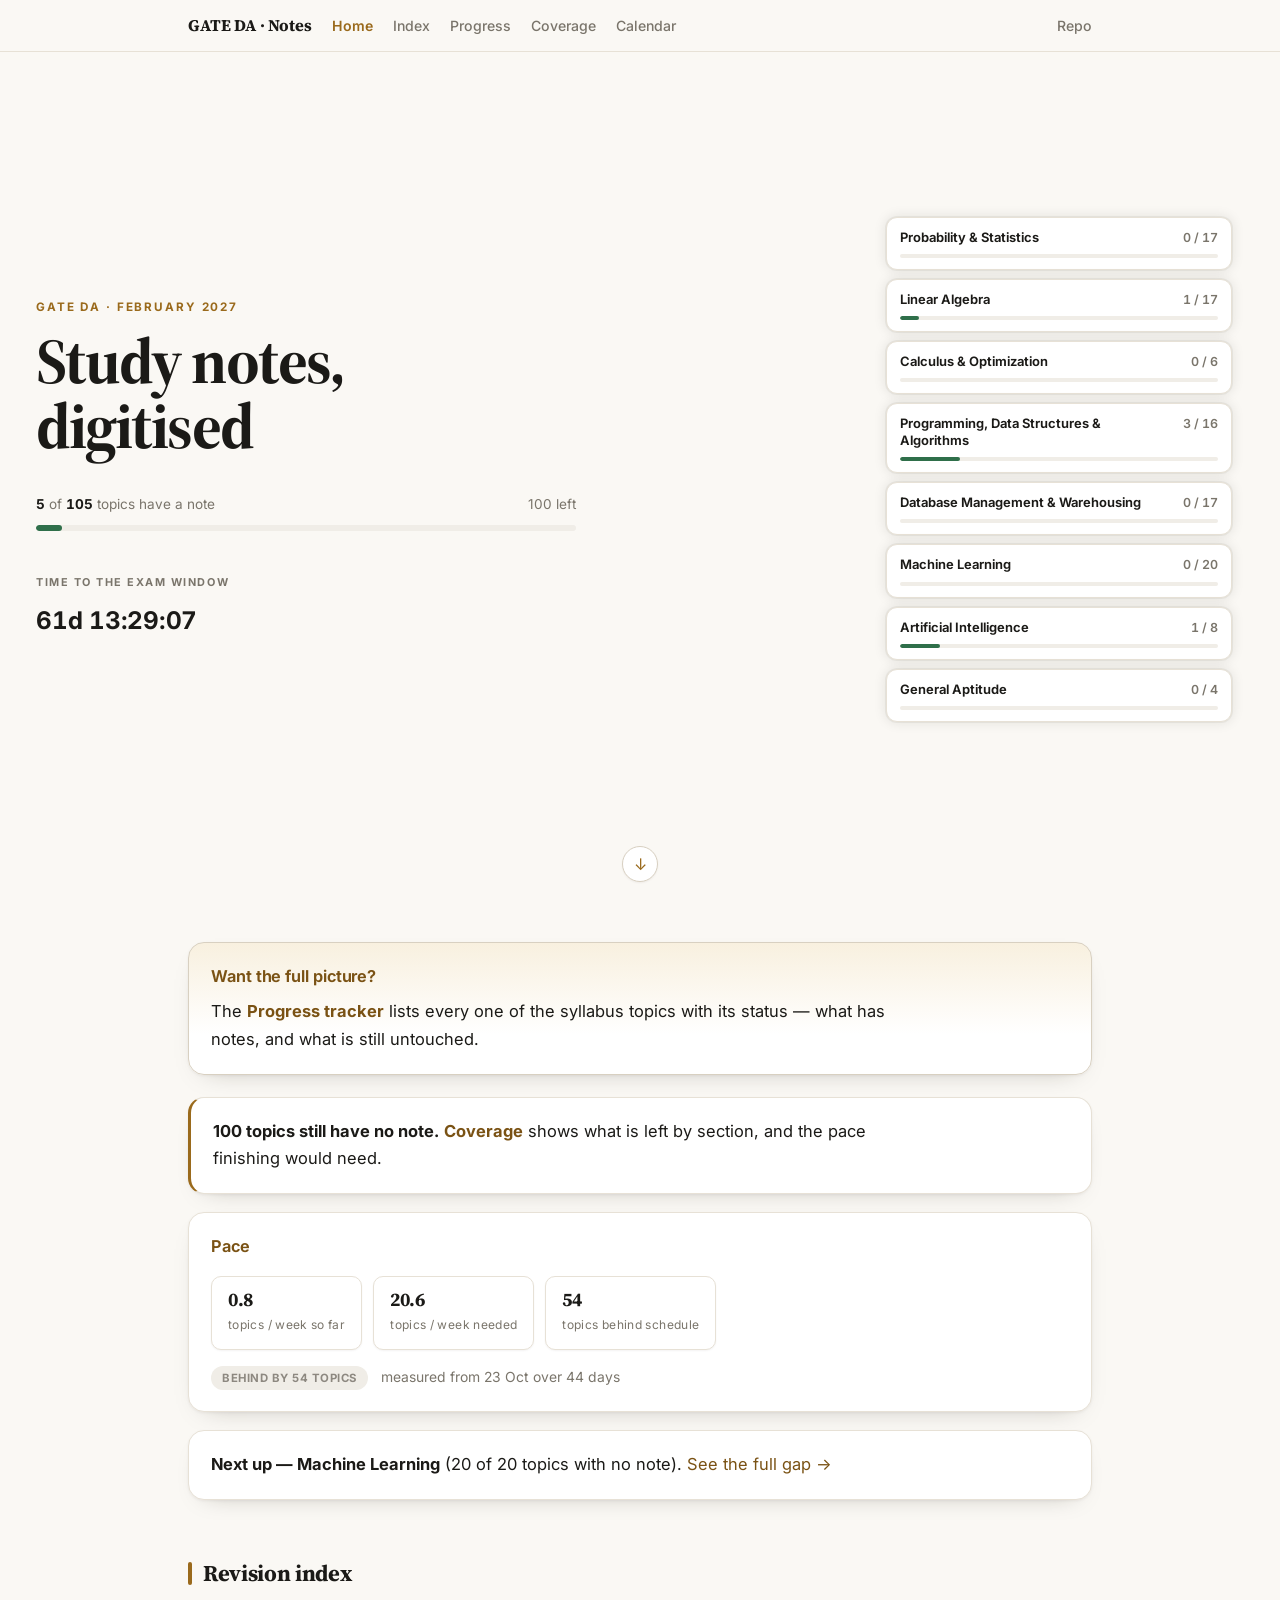
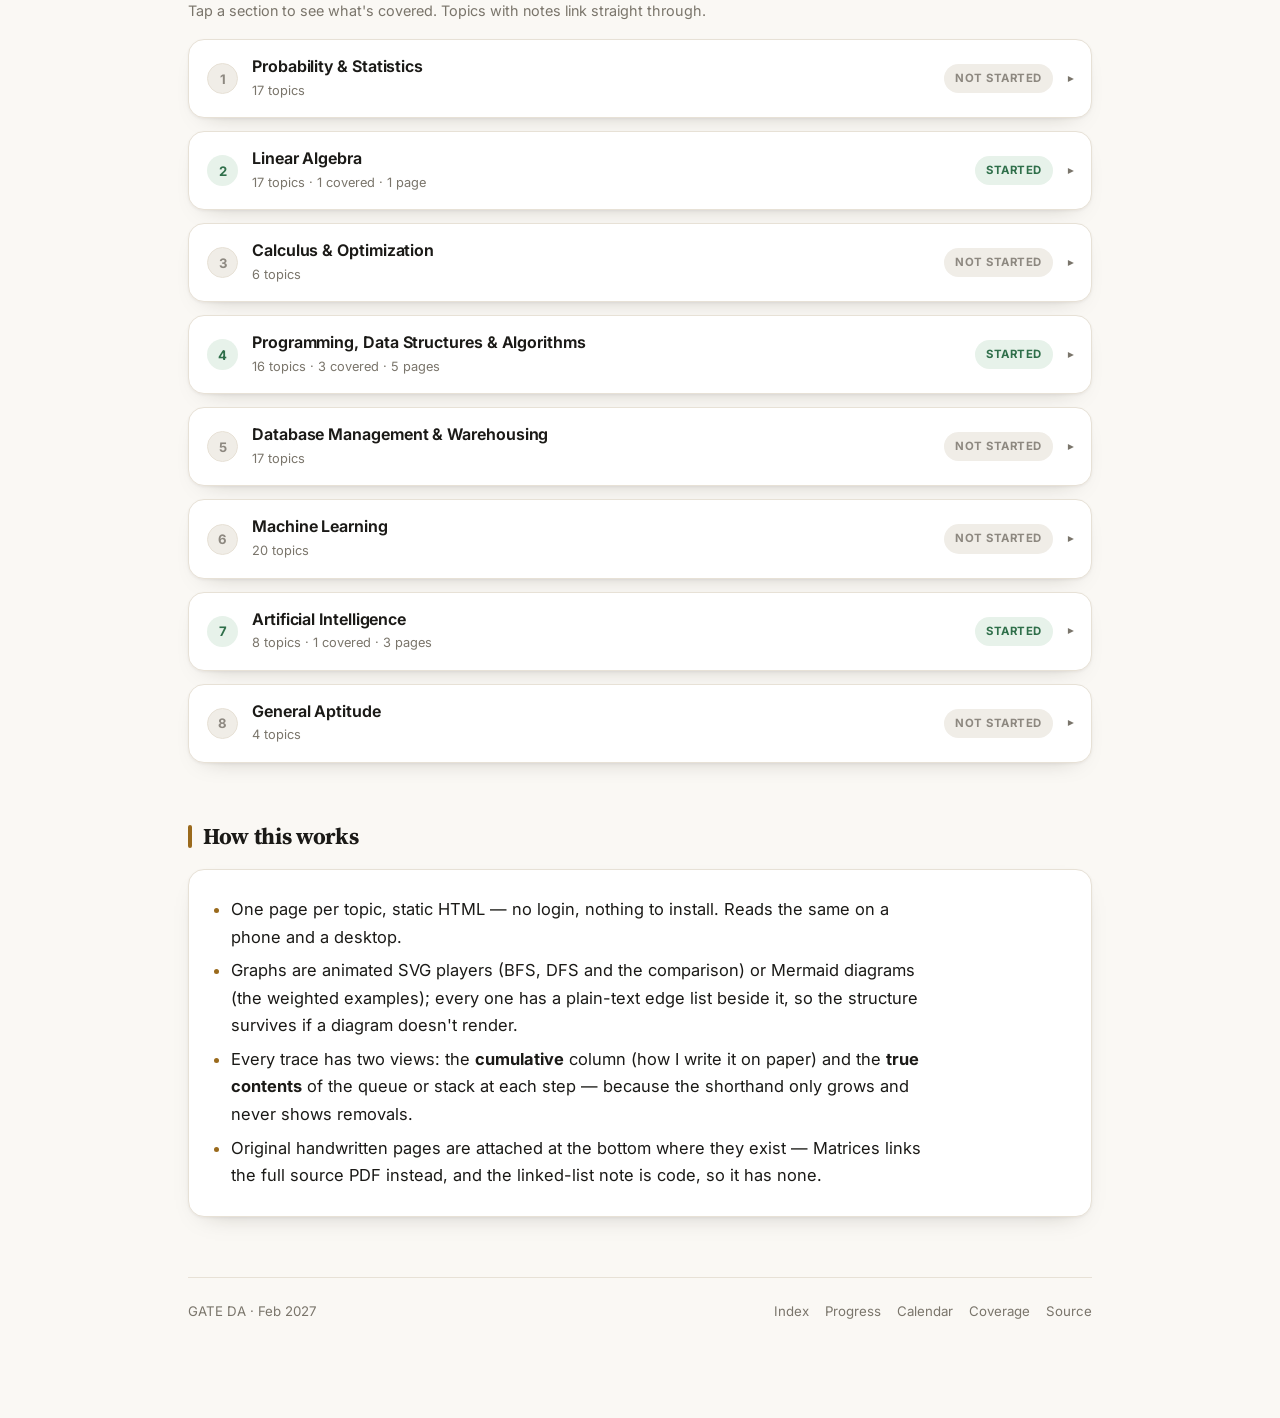
==== commit 2e98cc89: "Add BFS on a directed graph and the directed BFS-vs-DFS comparison; arrowheads for directed edges in" ====
--- a/index.html
+++ b/index.html
@@ -1,4 +1,4 @@
-<!doctype html><html lang="en"><head><meta charset="utf-8"><meta name="viewport" content="width=device-width,initial-scale=1"><meta name="color-scheme" content="light dark"><link rel="icon" href="assets/favicon.svg" type="image/svg+xml"><link rel="icon" href="assets/favicon-32.png" sizes="32x32" type="image/png"><link rel="apple-touch-icon" href="assets/apple-touch-icon.png"><meta name="theme-color" content="#9a6a1c"><title>GATE DA — Study Notes · GATE DA Notes</title><link rel="preconnect" href="https://fonts.googleapis.com"><link rel="preconnect" href="https://fonts.gstatic.com" crossorigin><link href="https://fonts.googleapis.com/css2?family=Inter:wght@400;500;600;700&family=JetBrains+Mono:wght@400;600&family=Source+Serif+4:opsz,wght@8..60,600;8..60,700&display=swap" rel="stylesheet"><link rel="stylesheet" href="assets/site.css?v=24"></head><body><div class="nav"><div class="in"><a class="brand" href="index.html#top">GATE DA · Notes</a><a class="lnk on" href="index.html">Home</a><a class="lnk" href="index.html#index">Index</a><a class="lnk" href="progress.html">Progress</a><a class="lnk" href="coverage.html">Coverage</a><a class="lnk" href="calendar.html">Calendar</a><span class="sp"></span><a class="lnk" href="https://github.com/theskpaul/gate-da-notes">Repo</a></div></div><section class="landing" data-exam="2027-02-06" data-finish="2027-01-09" data-total="105" data-covered="5">
+<!doctype html><html lang="en"><head><meta charset="utf-8"><meta name="viewport" content="width=device-width,initial-scale=1"><meta name="color-scheme" content="light dark"><link rel="icon" href="assets/favicon.svg" type="image/svg+xml"><link rel="icon" href="assets/favicon-32.png" sizes="32x32" type="image/png"><link rel="apple-touch-icon" href="assets/apple-touch-icon.png"><meta name="theme-color" content="#9a6a1c"><title>GATE DA — Study Notes · GATE DA Notes</title><link rel="preconnect" href="https://fonts.googleapis.com"><link rel="preconnect" href="https://fonts.gstatic.com" crossorigin><link href="https://fonts.googleapis.com/css2?family=Inter:wght@400;500;600;700&family=JetBrains+Mono:wght@400;600&family=Source+Serif+4:opsz,wght@8..60,600;8..60,700&display=swap" rel="stylesheet"><link rel="stylesheet" href="assets/site.css?v=25"></head><body><div class="nav"><div class="in"><a class="brand" href="index.html#top">GATE DA · Notes</a><a class="lnk on" href="index.html">Home</a><a class="lnk" href="index.html#index">Index</a><a class="lnk" href="progress.html">Progress</a><a class="lnk" href="coverage.html">Coverage</a><a class="lnk" href="calendar.html">Calendar</a><span class="sp"></span><a class="lnk" href="https://github.com/theskpaul/gate-da-notes">Repo</a></div></div><section class="landing" data-exam="2027-02-06" data-finish="2027-01-09" data-total="105" data-covered="5">
  <div class="landing-left">
   <p class="eyebrow">GATE DA · February 2027</p>
   <h1>Study notes, digitised</h1>
@@ -54,7 +54,7 @@
 
 <h2 id="index"><span class="bar"></span>Revision index</h2>
 <p class="sub">Tap a section to see what's covered. Topics with notes link straight through.</p>
-<details class="sec"><summary><span class="num">1</span><span class="t"><b>Probability &amp; Statistics</b><small>17 topics</small></span><span class="pill">Not started</span></summary><div class="body"><ul><li><span class="dot"></span><span class="none">No notes yet — 17 topics in this section</span></li></ul></div></details><details class="sec"><summary><span class="num done">2</span><span class="t"><b>Linear Algebra</b><small>17 topics · 1 covered · 1 page</small></span><span class="pill ok">Started</span></summary><div class="body"><ul><li class="has"><span class="dot"></span><span><a href="matrices.html">Matrices &amp; Determinants</a></span></li></ul></div></details><details class="sec"><summary><span class="num">3</span><span class="t"><b>Calculus &amp; Optimization</b><small>6 topics</small></span><span class="pill">Not started</span></summary><div class="body"><ul><li><span class="dot"></span><span class="none">No notes yet — 6 topics in this section</span></li></ul></div></details><details class="sec"><summary><span class="num done">4</span><span class="t"><b>Programming, Data Structures &amp; Algorithms</b><small>16 topics · 3 covered · 5 pages</small></span><span class="pill ok">Started</span></summary><div class="body"><ul><li class="has"><span class="dot"></span><span><a href="linked-list.html">Linked List — implementation</a></span></li><li class="has"><span class="dot"></span><span><a href="stack.html">Stack — array-backed</a></span></li><li class="has"><span class="dot"></span><span><a href="stack-linked.html">Stack — linked-list backed</a></span></li><li class="has"><span class="dot"></span><span><a href="queue.html">Queue — array-backed</a></span></li><li class="has"><span class="dot"></span><span><a href="queue-linked.html">Queue — linked-list backed</a></span></li></ul></div></details><details class="sec"><summary><span class="num">5</span><span class="t"><b>Database Management &amp; Warehousing</b><small>17 topics</small></span><span class="pill">Not started</span></summary><div class="body"><ul><li><span class="dot"></span><span class="none">No notes yet — 17 topics in this section</span></li></ul></div></details><details class="sec"><summary><span class="num">6</span><span class="t"><b>Machine Learning</b><small>20 topics</small></span><span class="pill">Not started</span></summary><div class="body"><ul><li><span class="dot"></span><span class="none">No notes yet — 20 topics in this section</span></li></ul></div></details><details class="sec"><summary><span class="num done">7</span><span class="t"><b>Artificial Intelligence</b><small>8 topics · 1 covered · 3 pages</small></span><span class="pill ok">Started</span></summary><div class="body"><ul><li class="has"><span class="dot"></span><span><a href="bfs.html">Uninformed Search — BFS</a></span></li><li class="has"><span class="dot"></span><span><a href="dfs.html">Depth First Search — DFS</a></span></li><li class="has"><span class="dot"></span><span><a href="comparison.html">BFS vs DFS — comparison</a></span></li></ul></div></details><details class="sec"><summary><span class="num">8</span><span class="t"><b>General Aptitude</b><small>4 topics</small></span><span class="pill">Not started</span></summary><div class="body"><ul><li><span class="dot"></span><span class="none">No notes yet — 4 topics in this section</span></li></ul></div></details>
+<details class="sec"><summary><span class="num">1</span><span class="t"><b>Probability &amp; Statistics</b><small>17 topics</small></span><span class="pill">Not started</span></summary><div class="body"><ul><li><span class="dot"></span><span class="none">No notes yet — 17 topics in this section</span></li></ul></div></details><details class="sec"><summary><span class="num done">2</span><span class="t"><b>Linear Algebra</b><small>17 topics · 1 covered · 1 page</small></span><span class="pill ok">Started</span></summary><div class="body"><ul><li class="has"><span class="dot"></span><span><a href="matrices.html">Matrices &amp; Determinants</a></span></li></ul></div></details><details class="sec"><summary><span class="num">3</span><span class="t"><b>Calculus &amp; Optimization</b><small>6 topics</small></span><span class="pill">Not started</span></summary><div class="body"><ul><li><span class="dot"></span><span class="none">No notes yet — 6 topics in this section</span></li></ul></div></details><details class="sec"><summary><span class="num done">4</span><span class="t"><b>Programming, Data Structures &amp; Algorithms</b><small>16 topics · 3 covered · 5 pages</small></span><span class="pill ok">Started</span></summary><div class="body"><ul><li class="has"><span class="dot"></span><span><a href="linked-list.html">Linked List — implementation</a></span></li><li class="has"><span class="dot"></span><span><a href="stack.html">Stack — array-backed</a></span></li><li class="has"><span class="dot"></span><span><a href="stack-linked.html">Stack — linked-list backed</a></span></li><li class="has"><span class="dot"></span><span><a href="queue.html">Queue — array-backed</a></span></li><li class="has"><span class="dot"></span><span><a href="queue-linked.html">Queue — linked-list backed</a></span></li></ul></div></details><details class="sec"><summary><span class="num">5</span><span class="t"><b>Database Management &amp; Warehousing</b><small>17 topics</small></span><span class="pill">Not started</span></summary><div class="body"><ul><li><span class="dot"></span><span class="none">No notes yet — 17 topics in this section</span></li></ul></div></details><details class="sec"><summary><span class="num">6</span><span class="t"><b>Machine Learning</b><small>20 topics</small></span><span class="pill">Not started</span></summary><div class="body"><ul><li><span class="dot"></span><span class="none">No notes yet — 20 topics in this section</span></li></ul></div></details><details class="sec"><summary><span class="num done">7</span><span class="t"><b>Artificial Intelligence</b><small>8 topics · 1 covered · 3 pages</small></span><span class="pill ok">Started</span></summary><div class="body"><ul><li class="has"><span class="dot"></span><span><a href="bfs.html">Uninformed Search — BFS</a></span></li><li class="has"><span class="dot"></span><span><a href="dfs.html">Depth First Search — DFS</a></span></li><li class="has"><span class="dot"></span><span><a href="comparison.html">BFS vs DFS — comparison</a></span></li><li class="has"><span class="dot"></span><span><a href="bfs-directed.html">BFS on a directed graph</a></span></li><li class="has"><span class="dot"></span><span><a href="comparison-directed.html">BFS vs DFS — directed graph</a></span></li></ul></div></details><details class="sec"><summary><span class="num">8</span><span class="t"><b>General Aptitude</b><small>4 topics</small></span><span class="pill">Not started</span></summary><div class="body"><ul><li><span class="dot"></span><span class="none">No notes yet — 4 topics in this section</span></li></ul></div></details>
 
 <h2><span class="bar"></span>How this works</h2>
 <div class="card">
@@ -67,5 +67,5 @@
 <li>Original handwritten pages are attached at the bottom where they exist — Matrices links the full source PDF instead, and the linked-list note is code, so it has none.</li>
 </ul>
 </div>
-<footer><span>GATE DA · Feb 2027</span><span class="sp"></span><a href="index.html">Index</a><a href="progress.html">Progress</a><a href="calendar.html">Calendar</a><a href="coverage.html">Coverage</a><a href="https://github.com/theskpaul/gate-da-notes">Source</a></footer></div><script src="assets/player.js?v=5" defer></script><script src="assets/urgency.js?v=9" defer></script><script src="assets/flip.js?v=2" defer></script><script src="assets/calendar.js?v=3" defer></script>
+<footer><span>GATE DA · Feb 2027</span><span class="sp"></span><a href="index.html">Index</a><a href="progress.html">Progress</a><a href="calendar.html">Calendar</a><a href="coverage.html">Coverage</a><a href="https://github.com/theskpaul/gate-da-notes">Source</a></footer></div><script src="assets/player.js?v=6" defer></script><script src="assets/urgency.js?v=9" defer></script><script src="assets/flip.js?v=2" defer></script><script src="assets/calendar.js?v=3" defer></script>
 </body></html>
--- a/assets/site.css
+++ b/assets/site.css
@@ -548,3 +548,8 @@
   .tok-bi{color:#7fb6f0}
   .tok-dec{color:#e0ad4a}
 }
+
+/* directed graph edges */
+.gp-arrowhead{fill:var(--line-strong);transition:fill .25s ease}
+.gp-edge.done{stroke:var(--accent)}
+line.gp-edge.done + *{stroke:var(--accent)}
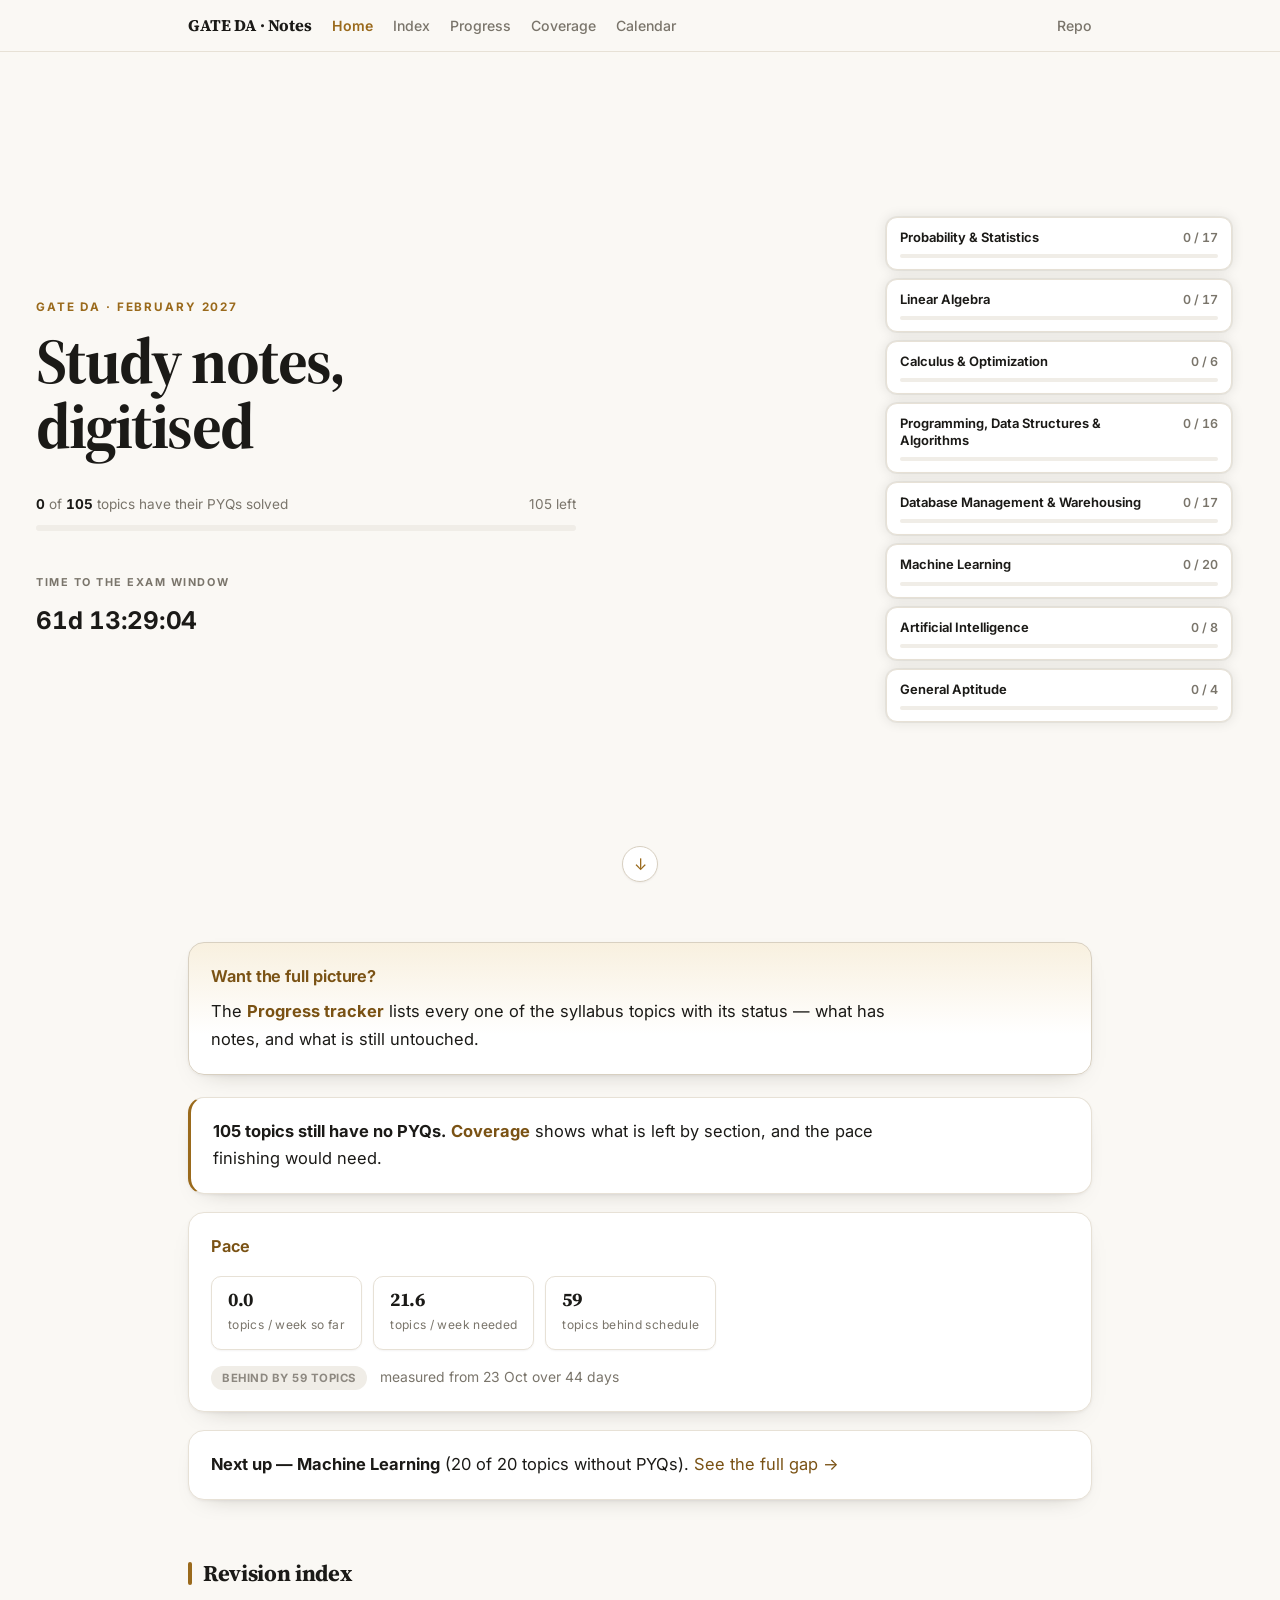
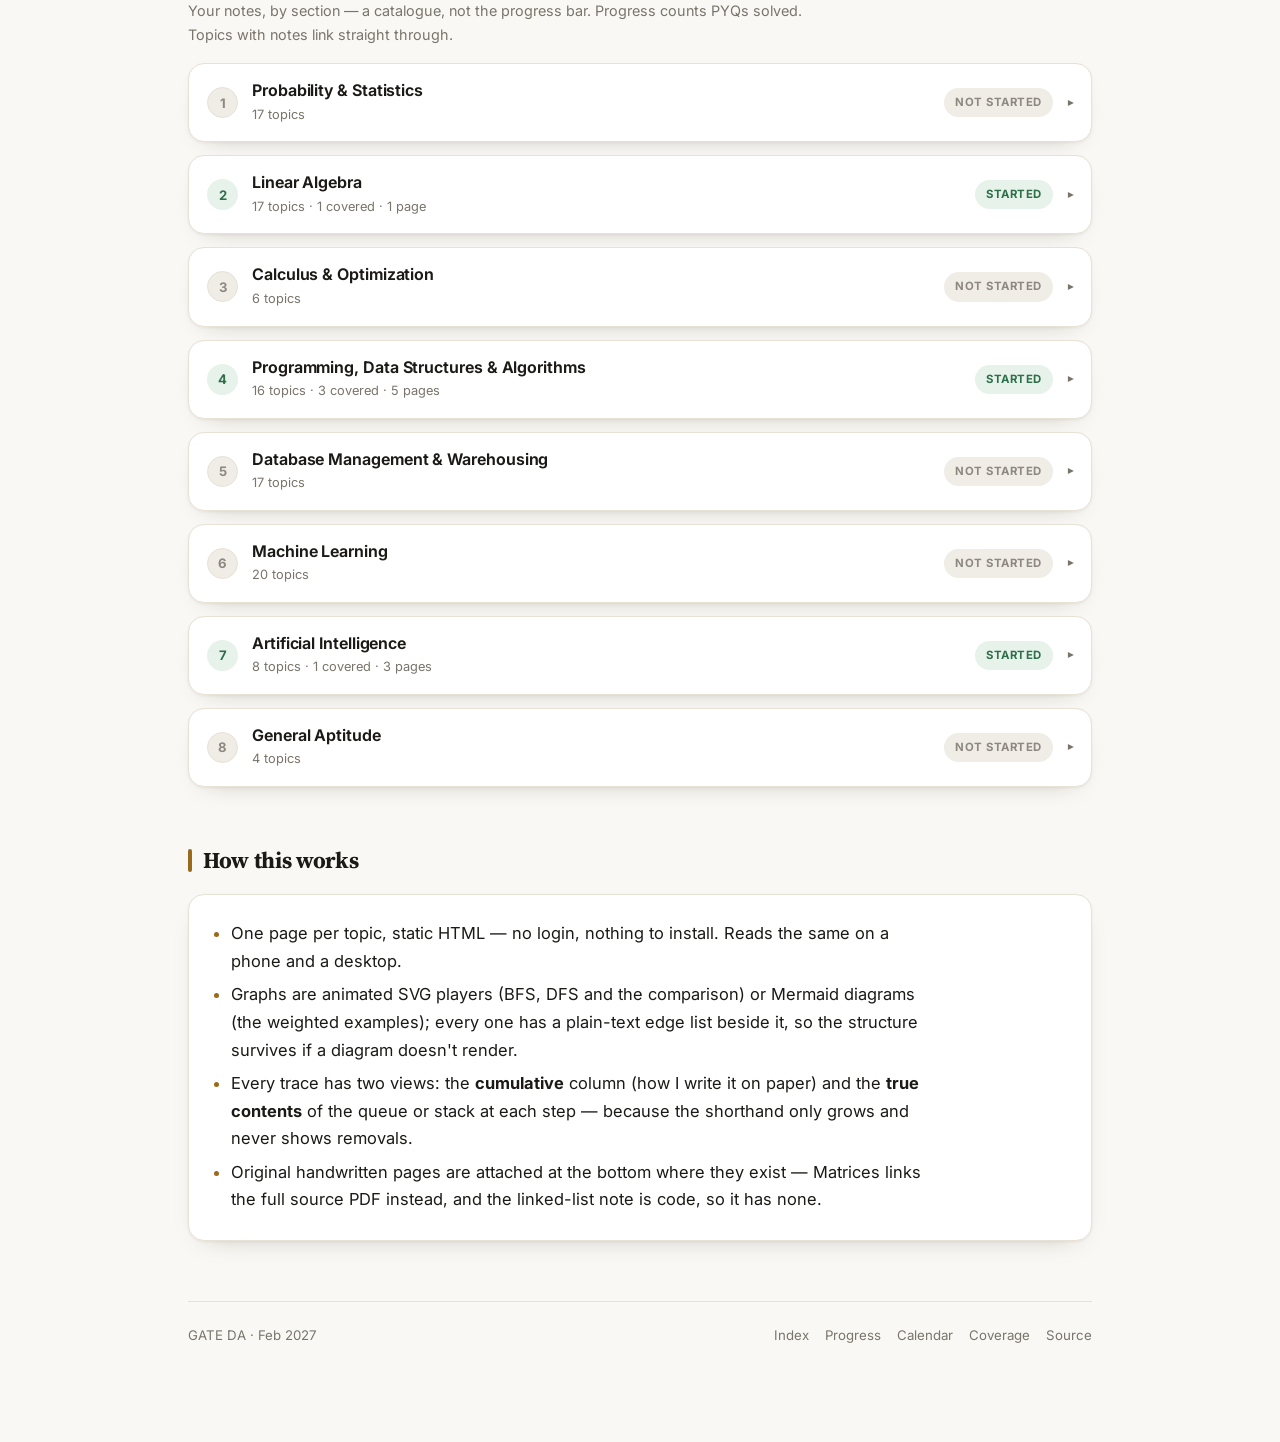
==== commit 60f191e0: "Progress now measures PYQs solved, not notes - Add assets/pyq.js: single source of truth (per-sectio" ====
--- a/index.html
+++ b/index.html
@@ -1,25 +1,25 @@
-<!doctype html><html lang="en"><head><meta charset="utf-8"><meta name="viewport" content="width=device-width,initial-scale=1"><meta name="color-scheme" content="light dark"><link rel="icon" href="assets/favicon.svg" type="image/svg+xml"><link rel="icon" href="assets/favicon-32.png" sizes="32x32" type="image/png"><link rel="apple-touch-icon" href="assets/apple-touch-icon.png"><meta name="theme-color" content="#9a6a1c"><title>GATE DA — Study Notes · GATE DA Notes</title><link rel="preconnect" href="https://fonts.googleapis.com"><link rel="preconnect" href="https://fonts.gstatic.com" crossorigin><link href="https://fonts.googleapis.com/css2?family=Inter:wght@400;500;600;700&family=JetBrains+Mono:wght@400;600&family=Source+Serif+4:opsz,wght@8..60,600;8..60,700&display=swap" rel="stylesheet"><link rel="stylesheet" href="assets/site.css?v=25"></head><body><div class="nav"><div class="in"><a class="brand" href="index.html#top">GATE DA · Notes</a><a class="lnk on" href="index.html">Home</a><a class="lnk" href="index.html#index">Index</a><a class="lnk" href="progress.html">Progress</a><a class="lnk" href="coverage.html">Coverage</a><a class="lnk" href="calendar.html">Calendar</a><span class="sp"></span><a class="lnk" href="https://github.com/theskpaul/gate-da-notes">Repo</a></div></div><section class="landing" data-exam="2027-02-06" data-finish="2027-01-09" data-total="105" data-covered="5">
+<!doctype html><html lang="en"><head><meta charset="utf-8"><meta name="viewport" content="width=device-width,initial-scale=1"><meta name="color-scheme" content="light dark"><link rel="icon" href="assets/favicon.svg" type="image/svg+xml"><link rel="icon" href="assets/favicon-32.png" sizes="32x32" type="image/png"><link rel="apple-touch-icon" href="assets/apple-touch-icon.png"><meta name="theme-color" content="#9a6a1c"><title>GATE DA — Study Notes · GATE DA Notes</title><link rel="preconnect" href="https://fonts.googleapis.com"><link rel="preconnect" href="https://fonts.gstatic.com" crossorigin><link href="https://fonts.googleapis.com/css2?family=Inter:wght@400;500;600;700&family=JetBrains+Mono:wght@400;600&family=Source+Serif+4:opsz,wght@8..60,600;8..60,700&display=swap" rel="stylesheet"><link rel="stylesheet" href="assets/site.css?v=25"></head><body><div class="nav"><div class="in"><a class="brand" href="index.html#top">GATE DA · Notes</a><a class="lnk on" href="index.html">Home</a><a class="lnk" href="index.html#index">Index</a><a class="lnk" href="progress.html">Progress</a><a class="lnk" href="coverage.html">Coverage</a><a class="lnk" href="calendar.html">Calendar</a><span class="sp"></span><a class="lnk" href="https://github.com/theskpaul/gate-da-notes">Repo</a></div></div><section class="landing" data-exam="2027-02-06" data-finish="2027-01-09" data-total="105" data-covered="0">
  <div class="landing-left">
   <p class="eyebrow">GATE DA · February 2027</p>
   <h1>Study notes, digitised</h1>
   <div class="lprog">
    <div class="ltxt">
-    <span><b data-out="covered">5</b> of <b data-out="total">105</b> topics have a note</span>
-    <span><span data-out="left">101</span> left</span>
+    <span><b data-out="covered">0</b> of <b data-out="total">105</b> topics have their PYQs solved</span>
+    <span><span data-out="left">105</span> left</span>
    </div>
    <div class="lbar"><div data-out="bar" style="width:3.8%"></div></div>
   </div>
   <div class="ltime"><small>Time to the exam window</small><span data-out="clock">—</span></div>
  </div>
  <aside class="landing-right">
-  <a class="lcard" href="progress.html#sec-1"><div class="lname"><span>Probability &amp; Statistics</span><span class="lnum">0 / 17</span></div><div class="lbar"><div style="width:0.0%"></div></div></a>
-  <a class="lcard" href="progress.html#sec-2"><div class="lname"><span>Linear Algebra</span><span class="lnum">1 / 17</span></div><div class="lbar"><div style="width:5.9%"></div></div></a>
-  <a class="lcard" href="progress.html#sec-3"><div class="lname"><span>Calculus &amp; Optimization</span><span class="lnum">0 / 6</span></div><div class="lbar"><div style="width:0.0%"></div></div></a>
-  <a class="lcard" href="progress.html#sec-4"><div class="lname"><span>Programming, Data Structures &amp; Algorithms</span><span class="lnum">3 / 16</span></div><div class="lbar"><div style="width:18.8%"></div></div></a>
-  <a class="lcard" href="progress.html#sec-5"><div class="lname"><span>Database Management &amp; Warehousing</span><span class="lnum">0 / 17</span></div><div class="lbar"><div style="width:0.0%"></div></div></a>
-  <a class="lcard" href="progress.html#sec-6"><div class="lname"><span>Machine Learning</span><span class="lnum">0 / 20</span></div><div class="lbar"><div style="width:0.0%"></div></div></a>
-  <a class="lcard" href="progress.html#sec-7"><div class="lname"><span>Artificial Intelligence</span><span class="lnum">1 / 8</span></div><div class="lbar"><div style="width:12.5%"></div></div></a>
-  <a class="lcard" href="progress.html#sec-8"><div class="lname"><span>General Aptitude</span><span class="lnum">0 / 4</span></div><div class="lbar"><div style="width:0.0%"></div></div></a>
+  <a class="lcard" data-sec="sec-1" href="progress.html#sec-1"><div class="lname"><span>Probability &amp; Statistics</span><span class="lnum">0 / 17</span></div><div class="lbar"><div style="width:0.0%"></div></div></a>
+  <a class="lcard" data-sec="sec-2" href="progress.html#sec-2"><div class="lname"><span>Linear Algebra</span><span class="lnum">0 / 17</span></div><div class="lbar"><div style="width:0.0%"></div></div></a>
+  <a class="lcard" data-sec="sec-3" href="progress.html#sec-3"><div class="lname"><span>Calculus &amp; Optimization</span><span class="lnum">0 / 6</span></div><div class="lbar"><div style="width:0.0%"></div></div></a>
+  <a class="lcard" data-sec="sec-4" href="progress.html#sec-4"><div class="lname"><span>Programming, Data Structures &amp; Algorithms</span><span class="lnum">0 / 16</span></div><div class="lbar"><div style="width:0.0%"></div></div></a>
+  <a class="lcard" data-sec="sec-5" href="progress.html#sec-5"><div class="lname"><span>Database Management &amp; Warehousing</span><span class="lnum">0 / 17</span></div><div class="lbar"><div style="width:0.0%"></div></div></a>
+  <a class="lcard" data-sec="sec-6" href="progress.html#sec-6"><div class="lname"><span>Machine Learning</span><span class="lnum">0 / 20</span></div><div class="lbar"><div style="width:0.0%"></div></div></a>
+  <a class="lcard" data-sec="sec-7" href="progress.html#sec-7"><div class="lname"><span>Artificial Intelligence</span><span class="lnum">0 / 8</span></div><div class="lbar"><div style="width:0.0%"></div></div></a>
+  <a class="lcard" data-sec="sec-8" href="progress.html#sec-8"><div class="lname"><span>General Aptitude</span><span class="lnum">0 / 4</span></div><div class="lbar"><div style="width:0.0%"></div></div></a>
  </aside>
  <a class="scroll-hint" href="#below" aria-label="Scroll down to the notes">↓</a>
 </section>
@@ -31,7 +31,7 @@
 </div>
 
 <div class="card" style="margin-top:22px;border-left:3px solid var(--accent)">
-<p style="margin:0"><b><span data-out="left">—</span> topics still have no note.</b> <a href="coverage.html"><b>Coverage</b></a> shows what is left by section, and the pace finishing would need.</p>
+<p style="margin:0"><b><span data-out="left">—</span> topics still have no PYQs.</b> <a href="coverage.html"><b>Coverage</b></a> shows what is left by section, and the pace finishing would need.</p>
 </div>
 
 <div class="card" id="momentum">
@@ -48,12 +48,12 @@
 
 <div class="card" id="next-up" data-sections='[{"name":"Machine Learning","total":20,"left":20},{"name":"Probability &amp; Statistics","total":17,"left":17},{"name":"Database Management &amp; Warehousing","total":17,"left":17},{"name":"Linear Algebra","total":17,"left":16},{"name":"Programming, Data Structures &amp; Algorithms","total":16,"left":13},{"name":"Artificial Intelligence","total":8,"left":7},{"name":"Calculus &amp; Optimization","total":6,"left":6},{"name":"General Aptitude","total":4,"left":4}]'>
 <p style="margin:0"><b>Next up — <span data-out="nu-name">Machine Learning</span></b>
-(<span data-out="nu-count">20 of 20</span> topics with no note).
+(<span data-out="nu-count">20 of 20</span> topics without PYQs).
 <a href="coverage.html">See the full gap →</a></p>
 </div>
 
 <h2 id="index"><span class="bar"></span>Revision index</h2>
-<p class="sub">Tap a section to see what's covered. Topics with notes link straight through.</p>
+<p class="sub">Your notes, by section — a catalogue, not the progress bar. Progress counts PYQs solved. Topics with notes link straight through.</p>
 <details class="sec"><summary><span class="num">1</span><span class="t"><b>Probability &amp; Statistics</b><small>17 topics</small></span><span class="pill">Not started</span></summary><div class="body"><ul><li><span class="dot"></span><span class="none">No notes yet — 17 topics in this section</span></li></ul></div></details><details class="sec"><summary><span class="num done">2</span><span class="t"><b>Linear Algebra</b><small>17 topics · 1 covered · 1 page</small></span><span class="pill ok">Started</span></summary><div class="body"><ul><li class="has"><span class="dot"></span><span><a href="matrices.html">Matrices &amp; Determinants</a></span></li></ul></div></details><details class="sec"><summary><span class="num">3</span><span class="t"><b>Calculus &amp; Optimization</b><small>6 topics</small></span><span class="pill">Not started</span></summary><div class="body"><ul><li><span class="dot"></span><span class="none">No notes yet — 6 topics in this section</span></li></ul></div></details><details class="sec"><summary><span class="num done">4</span><span class="t"><b>Programming, Data Structures &amp; Algorithms</b><small>16 topics · 3 covered · 5 pages</small></span><span class="pill ok">Started</span></summary><div class="body"><ul><li class="has"><span class="dot"></span><span><a href="linked-list.html">Linked List — implementation</a></span></li><li class="has"><span class="dot"></span><span><a href="stack.html">Stack — array-backed</a></span></li><li class="has"><span class="dot"></span><span><a href="stack-linked.html">Stack — linked-list backed</a></span></li><li class="has"><span class="dot"></span><span><a href="queue.html">Queue — array-backed</a></span></li><li class="has"><span class="dot"></span><span><a href="queue-linked.html">Queue — linked-list backed</a></span></li></ul></div></details><details class="sec"><summary><span class="num">5</span><span class="t"><b>Database Management &amp; Warehousing</b><small>17 topics</small></span><span class="pill">Not started</span></summary><div class="body"><ul><li><span class="dot"></span><span class="none">No notes yet — 17 topics in this section</span></li></ul></div></details><details class="sec"><summary><span class="num">6</span><span class="t"><b>Machine Learning</b><small>20 topics</small></span><span class="pill">Not started</span></summary><div class="body"><ul><li><span class="dot"></span><span class="none">No notes yet — 20 topics in this section</span></li></ul></div></details><details class="sec"><summary><span class="num done">7</span><span class="t"><b>Artificial Intelligence</b><small>8 topics · 1 covered · 3 pages</small></span><span class="pill ok">Started</span></summary><div class="body"><ul><li class="has"><span class="dot"></span><span><a href="bfs.html">Uninformed Search — BFS</a></span></li><li class="has"><span class="dot"></span><span><a href="dfs.html">Depth First Search — DFS</a></span></li><li class="has"><span class="dot"></span><span><a href="comparison.html">BFS vs DFS — comparison</a></span></li><li class="has"><span class="dot"></span><span><a href="bfs-directed.html">BFS on a directed graph</a></span></li><li class="has"><span class="dot"></span><span><a href="comparison-directed.html">BFS vs DFS — directed graph</a></span></li></ul></div></details><details class="sec"><summary><span class="num">8</span><span class="t"><b>General Aptitude</b><small>4 topics</small></span><span class="pill">Not started</span></summary><div class="body"><ul><li><span class="dot"></span><span class="none">No notes yet — 4 topics in this section</span></li></ul></div></details>
 
 <h2><span class="bar"></span>How this works</h2>
@@ -67,5 +67,5 @@
 <li>Original handwritten pages are attached at the bottom where they exist — Matrices links the full source PDF instead, and the linked-list note is code, so it has none.</li>
 </ul>
 </div>
-<footer><span>GATE DA · Feb 2027</span><span class="sp"></span><a href="index.html">Index</a><a href="progress.html">Progress</a><a href="calendar.html">Calendar</a><a href="coverage.html">Coverage</a><a href="https://github.com/theskpaul/gate-da-notes">Source</a></footer></div><script src="assets/player.js?v=6" defer></script><script src="assets/urgency.js?v=9" defer></script><script src="assets/flip.js?v=2" defer></script><script src="assets/calendar.js?v=3" defer></script>
+<footer><span>GATE DA · Feb 2027</span><span class="sp"></span><a href="index.html">Index</a><a href="progress.html">Progress</a><a href="calendar.html">Calendar</a><a href="coverage.html">Coverage</a><a href="https://github.com/theskpaul/gate-da-notes">Source</a></footer></div><script src="assets/player.js?v=6" defer></script><script src="assets/pyq.js?v=1" defer></script><script src="assets/urgency.js?v=10" defer></script><script src="assets/flip.js?v=2" defer></script><script src="assets/calendar.js?v=3" defer></script>
 </body></html>
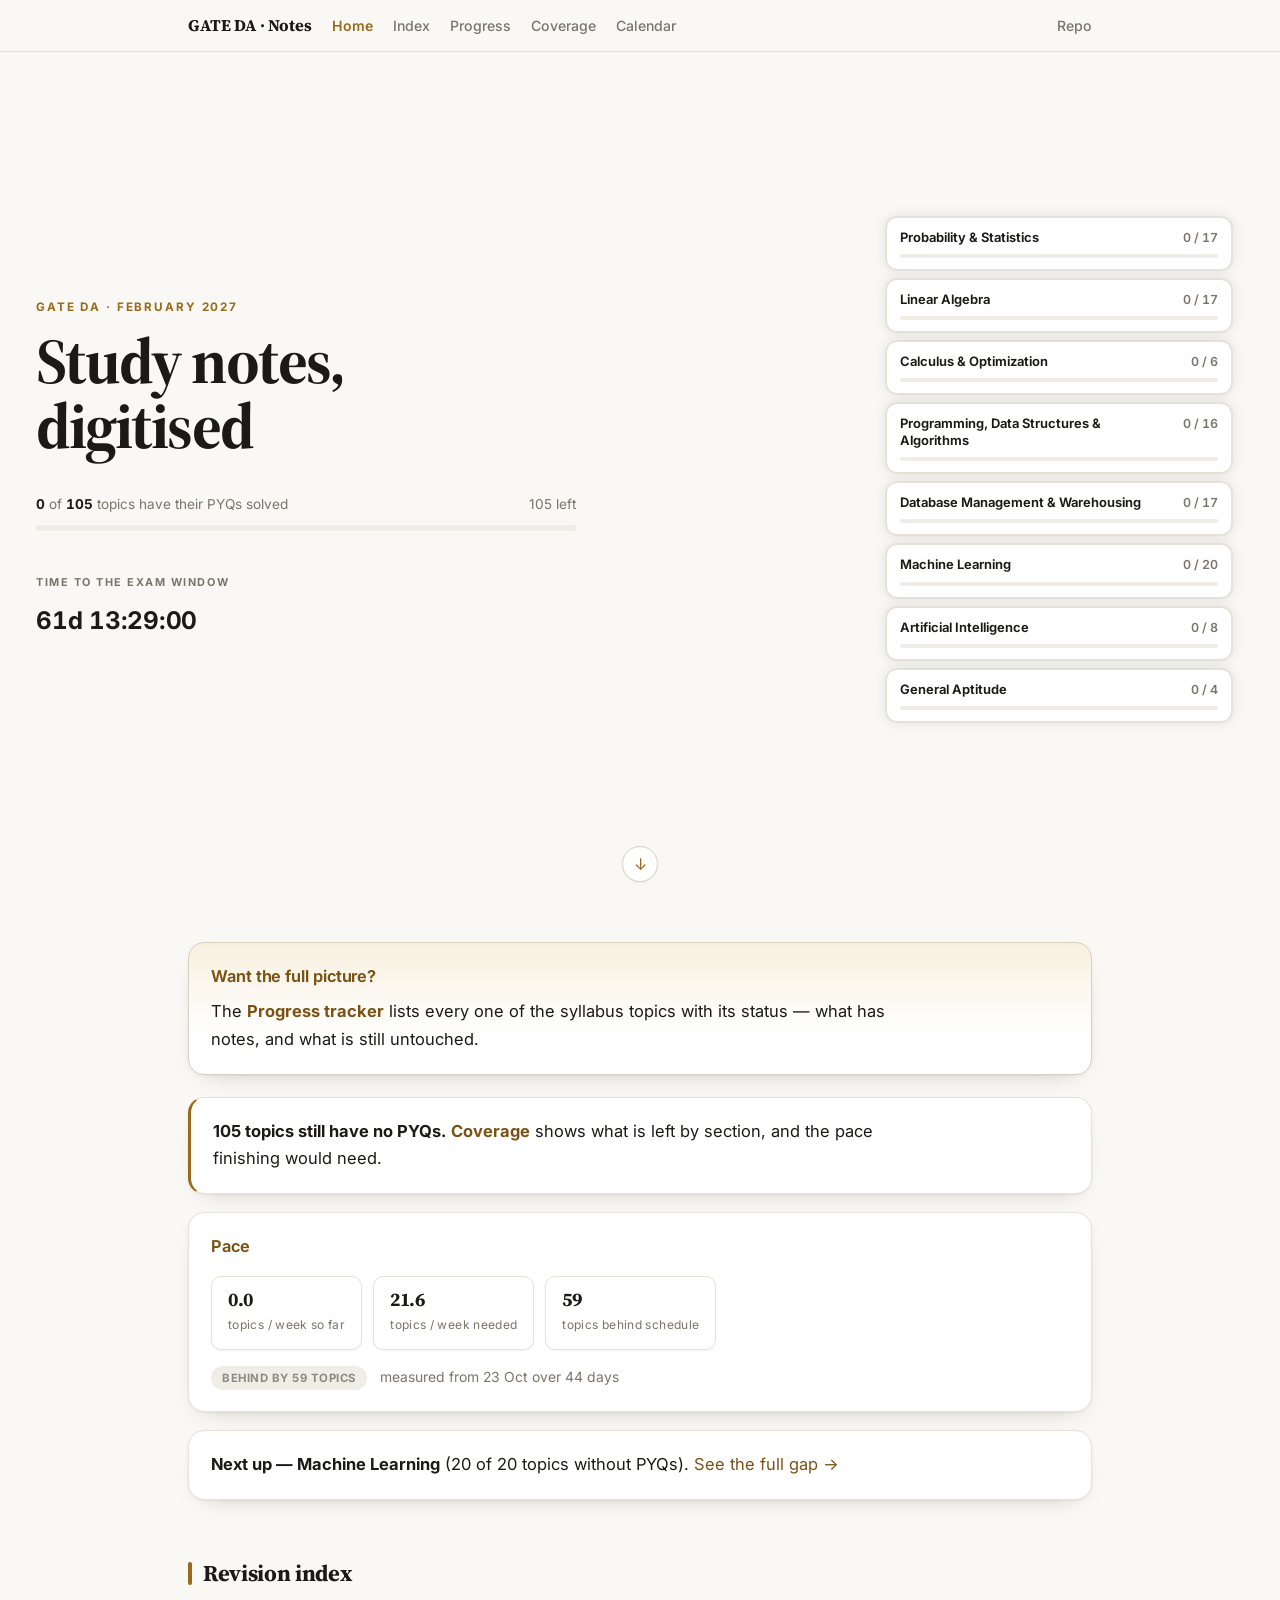
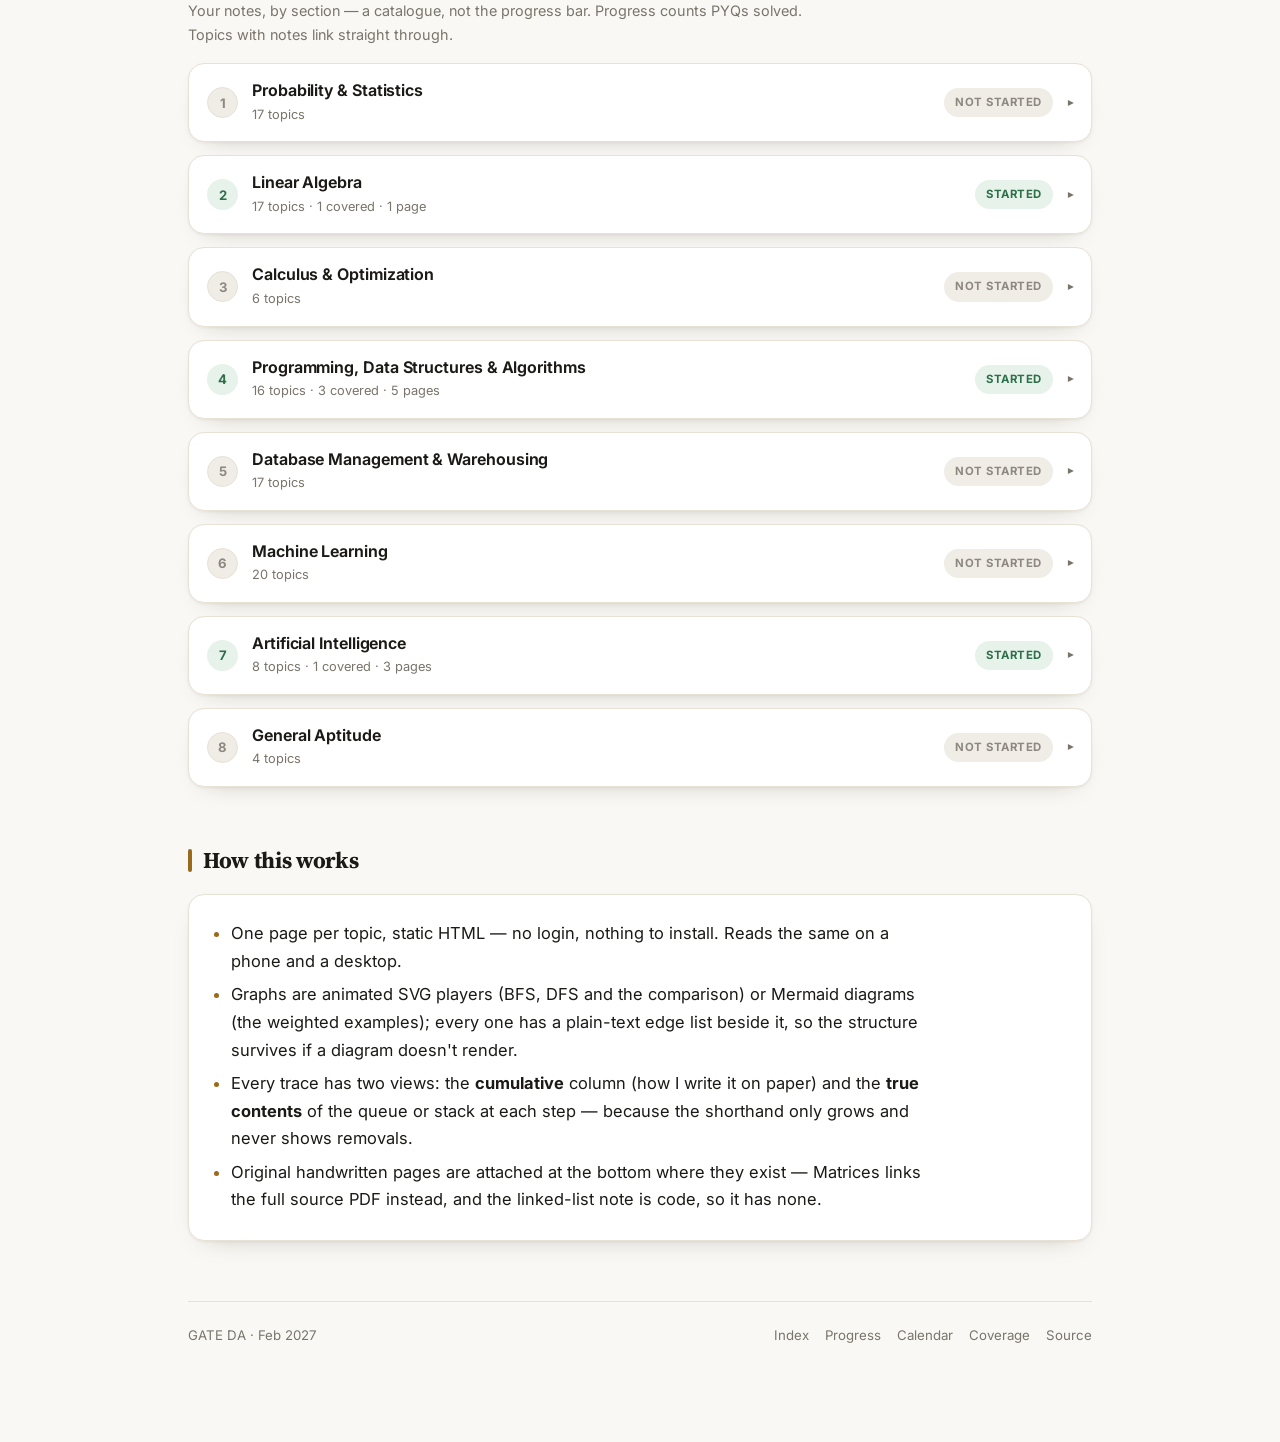
==== commit e3a3f95d: "Add 'show only what's left' filter to progress tracker - progress.html: checkbox to hide already-sol" ====
--- a/index.html
+++ b/index.html
@@ -67,5 +67,5 @@
 <li>Original handwritten pages are attached at the bottom where they exist — Matrices links the full source PDF instead, and the linked-list note is code, so it has none.</li>
 </ul>
 </div>
-<footer><span>GATE DA · Feb 2027</span><span class="sp"></span><a href="index.html">Index</a><a href="progress.html">Progress</a><a href="calendar.html">Calendar</a><a href="coverage.html">Coverage</a><a href="https://github.com/theskpaul/gate-da-notes">Source</a></footer></div><script src="assets/player.js?v=6" defer></script><script src="assets/pyq.js?v=1" defer></script><script src="assets/urgency.js?v=10" defer></script><script src="assets/flip.js?v=2" defer></script><script src="assets/calendar.js?v=3" defer></script>
+<footer><span>GATE DA · Feb 2027</span><span class="sp"></span><a href="index.html">Index</a><a href="progress.html">Progress</a><a href="calendar.html">Calendar</a><a href="coverage.html">Coverage</a><a href="https://github.com/theskpaul/gate-da-notes">Source</a></footer></div><script src="assets/player.js?v=6" defer></script><script src="assets/pyq.js?v=2" defer></script><script src="assets/urgency.js?v=10" defer></script><script src="assets/flip.js?v=2" defer></script><script src="assets/calendar.js?v=3" defer></script>
 </body></html>
